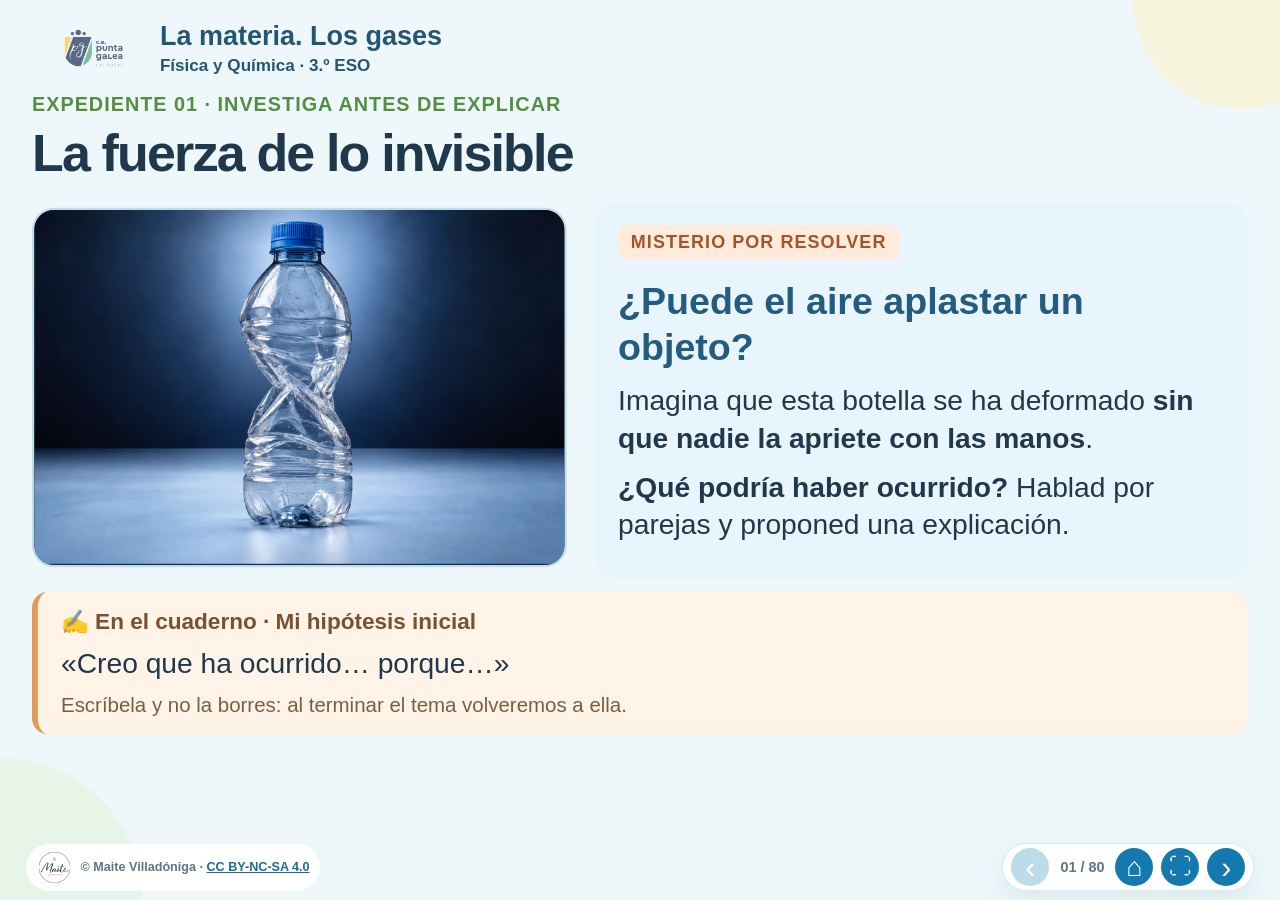
==== Tema1/index.html @ fc7514d9 "Añadir Tema 1: la materia y los gases, presentación interactiva" ====
<!doctype html><html lang="es"><head><meta charset="utf-8"><meta name="viewport" content="width=device-width,initial-scale=1"><meta name="theme-color" content="#edf7fa"><title>La materia. Los gases · FyQ 3.º ESO · Punta Galea</title><link rel="icon" href="assets/favicon-fisica_quimica.png"><link rel="stylesheet" href="style.css?v=22"></head><body><div id="app" class="opening"><header class="mast"><img src="assets/logo-colegio.png" alt="Colegio Punta Galea" class="school"><span class="course"><strong>La materia. Los gases</strong><small>Física y Química · 3.º ESO</small></span></header><main id="stage" aria-live="polite"></main><footer class="foot"><div class="credit"><img src="assets/logo-maite-fisica_quimica.png" alt="Logo de Maite, Física y Química"><span>© Maite Villadóniga · <a href="https://creativecommons.org/licenses/by-nc-sa/4.0/deed.es" target="_blank" rel="noopener">CC BY-NC-SA 4.0</a></span></div><nav class="controls" aria-label="Navegación de diapositivas"><button id="prev" title="Anterior" aria-label="Anterior">‹</button><span id="counter">01 / 01</span><button id="home" title="Volver al índice" aria-label="Volver al índice">⌂</button><button id="fullscreen" title="Pantalla completa" aria-label="Pantalla completa">⛶</button><button id="next" title="Siguiente" aria-label="Siguiente">›</button></nav></footer></div><script src="app.js?v=22"></script></body></html>
---- Tema1/style.css ----
:root{--bg:#eef8fb;--ink:#20384b;--muted:#617386;--blue:#1775aa;--orange:#e27d3e;--light:#fff;--border:#d5e5eb;--green:#5eaa72;--yellow:#f3c632;--purple:#9b78c4;--red:#e36b62}*{box-sizing:border-box}html,body{margin:0;min-height:100%;font-family:Arial,Helvetica,sans-serif;color:var(--ink);background:radial-gradient(circle at 97% 0,#f7f4de 0 7%,transparent 7.2%),radial-gradient(circle at 0 100%,#e6f5e7 0 9%,transparent 9.2%),var(--bg)}button,select,input{font:inherit}button{cursor:pointer}button:focus-visible,input:focus-visible,select:focus-visible{outline:3px solid #f8ac60;outline-offset:3px}#app{min-height:100vh;position:relative;padding:100px max(4vw,24px) 100px}.mast{position:fixed;top:22px;left:4vw;right:4vw;height:58px;display:flex;justify-content:space-between;align-items:center;z-index:10;pointer-events:none}.school{max-width:105px;max-height:57px;object-fit:contain;object-position:left center}.course{padding:8px 15px;background:#fff;border:1px solid #d1e2e7;border-radius:25px;box-shadow:0 2px 9px #28537210;color:#246e99;font-weight:700}.foot{position:fixed;bottom:12px;left:2vw;right:2vw;z-index:20;display:flex;justify-content:space-between;align-items:end;gap:12px;pointer-events:none}.credit,.controls{pointer-events:auto;display:flex;align-items:center;background:#fff;border:1px solid #d9e9ed;border-radius:30px;box-shadow:0 8px 25px #234b5b18;padding:6px 10px}.credit{font-size:.83rem;color:var(--muted);font-weight:700;gap:8px}.credit img{width:37px;height:37px;object-fit:contain}.credit a{color:#1d6b91}.controls{gap:8px}.controls button{width:42px;height:42px;border:0;border-radius:50%;background:#1379af;color:white;font-size:1.7rem;line-height:1;display:grid;place-items:center}.controls button:disabled{background:#bddce9;cursor:default}.controls #fullscreen{font-size:1.25rem}.controls #home{font-size:1.5rem}.controls #counter{font-size:.8rem;font-weight:800;color:var(--muted);white-space:nowrap;padding:0 3px}#stage{max-width:1260px;margin:0 auto;min-height:calc(100vh - 200px)}.slide{min-height:calc(100vh - 205px);animation:appear .24s ease-out}.slide h1{font-size:clamp(2.5rem,5.5vw,4.6rem);letter-spacing:-.045em;line-height:1.04;margin:7px 0 25px}.slide h2{font-size:clamp(2.1rem,4.1vw,3.35rem);line-height:1.1;letter-spacing:-.035em;margin:8px 0 20px}.slide h3{font-size:clamp(1.22rem,2.1vw,1.6rem);margin:0 0 12px}.slide p{font-size:clamp(1.1rem,1.75vw,1.35rem);line-height:1.48;margin:8px 0 18px}.slide .small{font-size:1rem;color:var(--muted)}.kicker{font-size:.84rem;text-transform:uppercase;letter-spacing:.1em;font-weight:850;color:#548f41;margin:0 0 6px}.slide-title{max-width:1180px}.two{display:grid;grid-template-columns:1fr 1fr;gap:22px;align-items:stretch}.three{display:grid;grid-template-columns:repeat(3,1fr);gap:18px}.panel{background:#fff;border:1px solid var(--border);border-radius:16px;padding:clamp(18px,2vw,28px);box-shadow:0 7px 20px #3656660e}.panel.emphasis{border-left:6px solid var(--orange)}.panel.blue{border-left:6px solid var(--blue)}.panel.green{border-left:6px solid var(--green)}.panel.yellow{border-left:6px solid var(--yellow)}.panel.purple{border-left:6px solid var(--purple)}.panel.red{border-left:6px solid var(--red)}.panel p:last-child{margin-bottom:0}.large{font-size:clamp(1.35rem,2.3vw,2rem)!important;line-height:1.42!important}.hero-text{font-size:clamp(1.55rem,3vw,2.5rem)!important;line-height:1.42!important}.center{text-align:center}.space{min-height:95px}.big-space{min-height:180px}.discuss{background:#f8fcfe;border:2px dashed #b8d5e2;border-radius:18px;padding:25px;margin-top:22px}.discuss h3{color:#326e90}.discuss p{font-size:1.1rem}.tag{font-weight:800;font-size:.84rem;letter-spacing:.06em;text-transform:uppercase;color:#a75327;background:#ffebdc;padding:6px 11px;border-radius:8px;display:inline-block;margin-bottom:14px}.formula{font-family:Georgia,'Times New Roman',serif;font-size:clamp(1.7rem,3vw,2.65rem);font-weight:bold;color:#1c5e80;background:#ecf7fb;border-radius:12px;padding:12px 20px;display:inline-block;margin:10px 0}.btn{border:0;border-radius:10px;padding:11px 18px;background:#1879ac;color:#fff;font-weight:750;font-size:1rem}.btn.alt{background:#fff;color:#155d80;border:1px solid #9bc7dc}.btn.orange{background:#d77838}.btn-row{display:flex;gap:10px;flex-wrap:wrap;margin:15px 0}.answer{display:none;background:#f0f9f6;border-left:5px solid #64ab83;border-radius:10px;padding:15px 20px;margin:15px 0}.answer.visible{display:block}.answer p{font-size:1.08rem}.words{display:flex;gap:10px;flex-wrap:wrap}.words button{background:#fff;border:2px solid #aed2e2;border-radius:10px;padding:9px 14px;font-weight:bold;color:#215d7c}.blank{min-width:105px;display:inline-flex;justify-content:center;border-bottom:3px solid #4397bb;margin:0 4px;color:#1778a8;font-weight:bold;cursor:pointer}.blank.filled{border-bottom-color:#69a981}.quiz-row{display:flex;align-items:center;justify-content:space-between;gap:15px;background:#fff;border:1px solid var(--border);border-radius:12px;padding:13px 18px;margin:10px 0;font-size:1.12rem}.quiz-row .btn-row{margin:0}.quiz-row button{padding:8px 11px}.quiz-row .selected{background:#e5f4fa;color:#135a7d;border:2px solid #4c9fc1}.feedback{font-weight:800;color:#a84e3d;min-height:25px}.feedback.ok{color:#20764e}.diagram{background:#fff;border:1px solid var(--border);border-radius:16px;width:100%;min-height:240px;padding:12px;display:grid;place-items:center}.diagram svg{display:block;width:100%;height:auto;max-height:400px}.tiny{font-size:.93rem!important;color:var(--muted)}.step{display:flex;align-items:center;gap:13px;background:white;border:1px solid var(--border);border-radius:12px;padding:14px;margin:10px 0;font-size:1.2rem}.step b{display:grid;place-items:center;border-radius:50%;background:#f9e2cf;color:#ad5b2e;width:36px;height:36px;flex:none}.step p{margin:0;font-size:1.12rem}.note{background:#fff7e9;border-left:5px solid #e5ae4f;padding:13px 18px;border-radius:9px;font-size:1.06rem}.index h1{margin-bottom:8px}.index-intro{display:flex;justify-content:space-between;gap:30px;align-items:end;margin-bottom:20px}.index-intro p{max-width:520px;font-size:1.05rem;font-weight:650;color:var(--muted)}.index-grid{display:grid;grid-template-columns:1fr 1fr;gap:10px}.index-card{border:1px solid var(--border);border-left:6px solid var(--blue);border-radius:12px;background:#fff;padding:20px;min-height:108px;text-align:left;box-shadow:0 8px 16px #1b455c16;display:flex;gap:14px;align-items:center;color:var(--ink);width:100%}.index-card:hover{transform:translateY(-2px);box-shadow:0 12px 20px #1b455c20}.index-card b{font-size:1.13rem;display:block}.index-card small{font-size:.85rem;color:var(--muted);font-weight:650}.index-card .icon{font-size:1.6rem}.inline-logo{height:48px;width:48px;object-fit:contain;vertical-align:middle;margin-left:10px}.print-lesson{margin-top:22px}.split-title{background:#fff;border-left:7px solid var(--orange);padding:18px 24px;border-radius:16px}.split-title h1{margin:0}.progress{height:13px;background:#dce9ef;border-radius:20px;overflow:hidden}.progress i{display:block;height:100%;background:#e27d3e;width:0}.axis-label{fill:#345772;font-size:17px;font-family:Arial}.formula-list{display:flex;flex-wrap:wrap;gap:10px}.number{font-size:4.5rem;font-weight:850;color:#d37c43}.particle-box{min-height:240px}.particles{display:grid;grid-template-columns:repeat(5,1fr);gap:9px;align-content:end;justify-items:center;height:160px}.particles i{width:17px;height:17px;border-radius:50%;background:#e99052;box-shadow:0 2px 5px #d9783760}.particles.liquid{gap:13px}.particles.gas{align-content:space-around}.particles.gas i:nth-child(odd){transform:translate(12px,-9px)}canvas{width:100%;height:auto;border-radius:13px;background:#e7f5fb}.mini-input{width:95px;border:2px solid #91bcd0;border-radius:8px;padding:5px 7px}.select{padding:8px;border:2px solid #a8c9d9;border-radius:9px;background:white}.piston-track{width:175px;height:200px;border:5px solid #679cb9;border-top:0;border-radius:0 0 14px 14px;position:relative;margin:auto;background:#eef9ff}.piston-head{position:absolute;height:12px;background:#e27d3e;left:-3px;right:-3px;top:38%;transition:top .2s}.piston-head:before{content:'';position:absolute;height:60px;width:8px;background:#e27d3e;bottom:100%;left:50%;transform:translateX(-50%)}.piston-dots{position:absolute;bottom:12px;left:12px;right:12px;height:55px;background:radial-gradient(circle,#e98542 0 5px,transparent 6px) 0 0/35px 30px}.piston-control{width:100%;accent-color:#e27d3e}input[type=range]{accent-color:#e27d3e}.diagram-select{display:flex;gap:20px;flex-wrap:wrap;justify-content:center}.diagram-select button{background:white;border:2px solid #bdd6e4;border-radius:10px;padding:12px 20px;color:#1b607f;font-size:1.2rem;font-weight:750}.diagram-select button.selected{background:#207baa;color:white}.screen-bottom{margin-top:24px}.lesson-ref{font-size:1.1rem;color:#476c82;background:#e4f2f8;border-radius:10px;padding:11px 15px;display:inline-block}.label-grid{display:grid;grid-template-columns:repeat(3,1fr);gap:15px}.label-grid div{background:#fff;border:1px solid var(--border);border-radius:14px;padding:20px;text-align:center}.label-grid b{display:block;font-size:1.4rem}.label-grid span{font-size:1rem;color:var(--muted)}@keyframes appear{from{opacity:.3;transform:translateY(5px)}to{opacity:1;transform:none}}@media(max-width:800px){#app{padding:105px 4vw 115px}.two,.three,.index-grid{grid-template-columns:1fr}.index-intro{display:block}.slide{min-height:auto}.credit span{display:none}.quiz-row{display:block}.quiz-row .btn-row{margin-top:9px}}@media(max-width:520px){#app{padding-top:100px}.mast{top:14px}.school{max-width:70px}.course{font-size:.74rem;padding:6px}.slide h1{font-size:2.4rem}.slide h2{font-size:2rem}.foot{bottom:7px}.controls{gap:3px;padding:5px}.controls button{width:35px;height:35px}.credit{padding:3px}.credit img{width:34px;height:34px}.panel{padding:17px}.index-card{min-height:88px;padding:13px}.label-grid{grid-template-columns:1fr}}@media(prefers-reduced-motion:reduce){*,*:before,*:after{animation-duration:.001ms!important;scroll-behavior:auto!important}}
/* Una diapositiva completa dentro de la ventana de proyección. */
html,body{height:100%;overflow:hidden}#app{height:100dvh;min-height:0;padding-top:91px;padding-bottom:75px;overflow:hidden}#stage{height:calc(100dvh - 166px);min-height:0;overflow:hidden}.slide{min-height:0;height:auto}.slide.fit-tight .big-space{min-height:30px}.slide.fit-tight .space{min-height:20px}.slide.fit-tight .panel{padding:16px}.slide.fit-tight .discuss{margin-top:12px;padding:15px}.slide.fit-tight h1{margin-bottom:13px}.slide.fit-tight h2{margin-bottom:12px}.slide.fit-tight p{margin-bottom:10px}.slide.fit-tight .index-card{min-height:80px;padding:14px}.slide.fit-tight .index-intro{margin-bottom:10px}.slide.fit-tight .quiz-row{margin:5px 0;padding:9px 12px}@media(max-width:800px){#app{padding-top:85px;padding-bottom:65px}#stage{height:calc(100dvh - 150px)}}

.states-mindmap{max-width:1200px;margin:auto}.mindmap-center{width:max-content;max-width:95%;margin:0 auto;padding:9px 24px;border-radius:30px;background:#e8f4fa;border:2px solid #8db8ce;font-weight:850;color:#246482;font-size:1.05rem;text-align:center}.mindmap-art{display:block;width:100%;height:175px;object-fit:contain;margin:2px auto 0}.mindmap-links{display:block;width:100%;height:30px}.mindmap-branches{display:grid;grid-template-columns:repeat(3,1fr);gap:18px}.mindmap-node{border:2px solid #bfdce9;border-top:5px solid #438fb7;background:white;border-radius:15px;padding:15px 17px;box-shadow:0 6px 16px #355a7010}.mindmap-node h3{font-size:1.15rem;letter-spacing:.045em;color:#266286;text-align:center;margin:0 0 10px}.mindmap-node ul{margin:0;padding-left:20px}.mindmap-node li{font-size:1.02rem;line-height:1.35;margin:7px 0}.liquid-node{border-top-color:#579dba}.gas-node{border-top-color:#de9047}.gas-node h3{color:#aa652b}.slide.fit-tight .mindmap-art{height:140px}.slide.fit-tight .mindmap-node{padding:10px 13px}.slide.fit-tight .mindmap-node li{margin:5px 0}@media(max-width:800px){.mindmap-branches{gap:8px}.mindmap-node{padding:10px}.mindmap-node li{font-size:.94rem}.mindmap-art{height:130px}}
.state-photo-figure{margin:0 auto;width:100%;max-width:510px}.state-photo{width:100%;aspect-ratio:3/2;background-size:200% 200%;border-radius:18px;border:2px solid #c5dde9;box-shadow:0 8px 24px #274d641c}.state-photo-figure figcaption{font-size:1.05rem;margin-top:12px;font-weight:700;color:#2d5e79;line-height:1.35}.state-photo-figure figcaption span{display:block;font-size:.78rem;color:#657d8f;font-weight:400;margin-top:4px}.state-properties{padding-left:25px;margin:5px 0}.state-properties li{font-size:clamp(1.15rem,1.8vw,1.5rem);line-height:1.38;margin:15px 0}.four-states{display:grid;grid-template-columns:repeat(4,1fr);gap:16px;margin-top:25px}.four-states>div{padding:18px;background:white;border:1px solid #cfe4ee;border-radius:16px;text-align:center;font-size:2.5rem}.four-states b{display:block;font-size:1.35rem;margin:8px 0}.four-states span{display:block;font-size:1rem;color:#597186}.slide.fit-tight .state-properties li{margin:10px 0}.slide.fit-tight .state-photo-figure{max-width:450px}@media(max-width:800px){.four-states{grid-template-columns:repeat(2,1fr)}.state-photo-figure{max-width:350px}.state-properties li{font-size:1.1rem;margin:9px 0}}
.matter-image{margin:0}.matter-image img{display:block;width:100%;max-height:330px;object-fit:contain;border-radius:18px}.matter-image figcaption{font-size:1rem;margin-top:9px;color:#486c82}.tree-figure{background:#fff;border-radius:18px;border:1px solid #d3e4ed;padding:10px}.tree-svg{display:block;width:100%;max-height:430px}.situations{display:grid;gap:10px}.situation-row{display:grid;grid-template-columns:48px 1fr auto;align-items:center;gap:12px;padding:12px 16px;background:white;border:1px solid #c9e1ec;border-radius:13px}.situation-row p{margin:0;font-size:1.13rem}.situation-icon{font-size:2rem}.situation-revealed{background:#e5f5ec!important;color:#287147!important}.conversion-examples{margin-top:15px}.conversion-number{font-size:1.5rem!important;font-weight:800;color:#246485}.pressure-equivalences{display:flex;flex-direction:column;gap:10px;font-size:clamp(1.1rem,1.9vw,1.5rem)}.conversion-label{display:block;margin-top:16px;margin-bottom:7px}.conversion-input{width:150px;max-width:100%;padding:10px;border:2px solid #90bad0;border-radius:10px}.conversion-work{min-height:100px}.conversion-equation{font-size:1.7rem!important;font-weight:750;color:#256889}.conversion-practice{margin-top:15px}.conversion-practice[hidden]{display:none}.conversion-practice label{display:block;margin-bottom:9px}.factor-expression{display:flex;gap:12px;align-items:center;flex-wrap:wrap;font-size:1.35rem;font-weight:700;color:#266380}.fraction{display:inline-flex;flex-direction:column;text-align:center;line-height:1.4}.fraction>span:first-child{border-bottom:2px solid #2a6d8e;padding:3px 9px}.fraction>span:last-child{padding:3px 9px}.factor-expression s{text-decoration-color:#dc7652;text-decoration-thickness:2px}.slide.fit-tight .situation-row{padding:8px 12px}.slide.fit-tight .conversion-label{margin-top:10px}@media(max-width:800px){.situation-row{grid-template-columns:35px 1fr}.situation-row button{grid-column:2}.tree-svg{max-height:none}.factor-expression{font-size:1.1rem}}

/* Árbol de propiedades: texto exacto e ilustraciones tridimensionales. */
.property-tree{--branch:#72a8c1;width:100%;max-width:1200px;margin:auto}.property-root{width:max-content;max-width:90%;margin:auto;padding:10px 30px;border:2px solid #78abc3;background:#e4f3fa;border-radius:18px;color:#215a79;font-size:1.2rem;font-weight:800;text-align:center}.property-branches{height:29px;position:relative;display:grid;grid-template-columns:repeat(3,1fr)}.property-branches:before{content:"";position:absolute;left:16.666%;right:16.666%;top:14px;height:2px;background:var(--branch)}.property-branches:after{content:"";position:absolute;left:50%;top:0;height:16px;width:2px;background:var(--branch)}.property-branches i{position:relative}.property-branches i:after{content:"";position:absolute;left:50%;top:14px;height:15px;width:2px;background:var(--branch)}.property-leaves{display:grid;grid-template-columns:repeat(3,minmax(0,1fr));gap:14px}.property-leaf{border:1px solid #c8e0ec;border-top:4px solid #73b4d1;border-radius:17px;overflow:hidden;background:#f6fbfe;box-shadow:0 5px 12px #2c61700d}.property-leaf:nth-child(3){border-top-color:#e8a268}.property-leaf h3{margin:0;padding:12px 10px 8px;text-align:center;font-size:1.2rem;color:#245b78;line-height:1.2}.property-description{padding:0 15px;min-height:132px}.property-description p{font-size:1.08rem;line-height:1.3;margin:7px 0}.property-art{width:180px;max-width:100%;height:180px;margin:0 auto;background-image:url('assets/propiedades-3d.webp');background-size:300% 100%;background-repeat:no-repeat;background-position:left center}.art-volume{background-position:center center}.art-compression{background-position:right center}.property-leaf .property-caption{margin:0;padding:8px 10px 10px;text-align:center;font-size:.87rem;line-height:1.25;color:#416b82;font-weight:700}.slide.fit-tight .property-description{min-height:121px}.slide.fit-tight .property-art{width:155px;height:155px}@media(max-width:800px){.property-leaves{gap:7px}.property-leaf h3{font-size:1rem}.property-description{padding:0 8px;min-height:155px}.property-description p{font-size:.94rem}.property-art{width:115px;height:115px}.property-root{font-size:1rem}}
.conditions-definition{padding:16px 22px;border-left:5px solid #e99c65;border-radius:16px;background:#fff6ed}.conditions-definition p{font-size:clamp(1.3rem,2vw,1.8rem);margin:0 0 8px;line-height:1.35}.conditions-art{position:relative;max-width:900px;margin:12px auto}.conditions-art img{width:100%;height:210px;object-fit:contain;display:block;border-radius:20px}.conditions-labels{display:flex;justify-content:space-around;gap:20px;font-size:1.1rem;font-weight:800;color:#2d6886;margin-top:5px}.properties-infographic{max-width:1250px;margin:auto}.infographic-band{display:flex;align-items:center;justify-content:space-between;padding:13px 20px;background:#225b7b;color:white;border-radius:16px 16px 0 0;font-size:1.2rem;font-weight:750}.infographic-band small{font-size:.86rem;font-weight:400;color:#e1f4ff}.infographic-columns{display:grid;grid-template-columns:repeat(3,minmax(0,1fr));gap:12px;padding:12px;background:#eaf6fc;border-radius:0 0 18px 18px}.infographic-card{border-radius:15px;background:white;overflow:hidden;border:1px solid #c4ddea;display:flex;flex-direction:column}.infographic-heading{display:flex;align-items:center;gap:12px;padding:13px 14px;background:#dceff9;min-height:73px}.infographic-card:nth-child(2) .infographic-heading{background:#edf0fc}.infographic-card:nth-child(3) .infographic-heading{background:#ffead8}.infographic-heading>b{font-size:1.9rem;color:#417e9e;font-weight:800}.infographic-heading h3{font-size:1.25rem;line-height:1.15;margin:0;color:#214b65}.infographic-card .property-art{width:165px;height:165px}.infographic-text{padding:0 15px;flex:1}.infographic-text p{font-size:1.05rem;line-height:1.3;margin:8px 0}.infographic-example{margin:9px 12px 12px;padding:9px;background:#f0f8fc;border-radius:10px;color:#2c607e;font-size:.94rem;line-height:1.3;font-weight:600}.temperature-formulas{display:grid;grid-template-columns:1fr 1fr;gap:36px;margin:18px 0 4px}.temperature-formulas>div{background:white;border:1px solid #d5e5ee;border-radius:15px;padding:14px 20px}.temperature-formulas h3{font-size:1.13rem;color:#32637b;margin:0 0 12px}.temperature-formulas .formula{display:block;font-size:clamp(1.3rem,2vw,1.8rem);margin:0;text-align:center}.pressure-factor-examples{margin:14px 0}.pressure-factor-examples .panel{padding:14px}.pressure-factor-examples .factor-expression{font-size:1.08rem;gap:8px;justify-content:center;flex-wrap:nowrap}.pressure-factor-examples .conversion-number{text-align:center;font-size:1.3rem!important;margin:15px 0 0}.tcm-infographic{margin:0;text-align:center}.tcm-infographic img{display:block;margin:auto;max-width:100%;width:auto;max-height:calc(100dvh - 255px);object-fit:contain}.property-games{max-width:1120px;margin:auto;background:white;border:1px solid #cbe0ec;border-radius:20px;padding:18px 22px}.game-toolbar{display:flex;justify-content:space-between;color:#2e6c8c;font-weight:750;border-bottom:1px solid #dcebf3;padding:0 0 11px;font-size:1rem}.game-title{font-size:1.45rem;color:#285f7d;margin:15px 0}.game-layout{display:grid;grid-template-columns:32% 1fr;gap:24px;align-items:center;min-height:270px}.game-visual{background:#f2f9fd;border-radius:18px;padding:10px;display:grid;place-items:center}.game-visual .property-art{height:220px;width:220px;max-width:100%}.game-prompt{font-size:1.2rem!important;line-height:1.35}.game-options{display:grid;gap:9px;margin:15px 0}.game-option{border:2px solid #c2dce9;border-radius:12px;padding:11px 15px;background:#f8fcff;color:#214b63;font-size:1.03rem;text-align:left;cursor:pointer}.game-option.selected{background:#dff0fc;border-color:#327caa;font-weight:750}.game-fill{display:grid;gap:13px;margin:20px 0}.game-fill label{font-size:1.17rem;line-height:1.8}.game-fill input{max-width:190px;width:42%;padding:7px 10px;border:2px solid #98bfd4;border-radius:9px;font-size:1rem;color:#244e69;background:#fbfdff}.game-feedback{font-size:1.02rem!important;line-height:1.35;min-height:28px;margin:12px 0 0!important}.game-feedback.ok{color:#287047}.game-feedback.review{color:#95531c}.game-nav{display:flex;justify-content:space-between;gap:15px;border-top:1px solid #dcebf3;margin-top:14px;padding-top:12px}.game-syringe svg{width:100%;height:auto;max-height:190px}.game-syringe label{display:block;font-size:1rem}.game-syringe input{width:100%;display:block;margin:10px 0}.game-syringe p{font-size:.9rem;margin:6px 0;text-align:center}.game-example-art{font-size:3.3rem;line-height:1.4}.game-result{text-align:center;padding:15px}.game-result-list{display:grid;grid-template-columns:1fr 1fr;gap:9px;margin:18px 0}.game-result-list button{font-size:.96rem}.slide.fit-tight .infographic-card .property-art{width:145px;height:145px}.slide.fit-tight .infographic-heading{min-height:62px;padding:10px}.slide.fit-tight .property-games{padding:13px 18px}.slide.fit-tight .game-layout{min-height:240px}.slide.fit-tight .game-title{margin:12px 0}.slide.fit-tight .game-option{padding:8px 12px}@media(max-width:800px){.temperature-formulas{gap:16px}.infographic-band small{display:none}.infographic-columns{gap:6px;padding:7px}.infographic-heading{padding:7px;gap:6px}.infographic-heading h3{font-size:1rem}.infographic-heading>b{font-size:1.3rem}.infographic-text{padding:0 8px}.infographic-text p{font-size:.92rem}.infographic-example{margin:6px;padding:6px;font-size:.83rem}.infographic-card .property-art{width:120px;height:120px}.game-layout{grid-template-columns:28% 1fr;gap:13px}.game-visual .property-art{width:140px;height:140px}.conditions-art img{height:160px}.pressure-factor-examples{grid-template-columns:repeat(3,1fr)}.pressure-factor-examples .factor-expression{flex-wrap:wrap}.pressure-factor-examples h3{font-size:1.1rem}}

.mystery-intro{display:grid;grid-template-columns:38% 1fr;gap:24px;align-items:center}.mystery-intro figure{margin:0}.mystery-intro img{width:100%;height:220px;object-fit:cover;border-radius:19px;border:2px solid #c2ddea}.mystery-intro figcaption{font-size:.77rem;text-align:center;color:#607a8d;margin-top:5px}.mystery-question{background:#e9f5fc;border-radius:18px;padding:20px}.mystery-question h3{font-size:1.8rem;line-height:1.2;margin:10px 0;color:#235c7e}.mystery-question p{font-size:1.15rem;line-height:1.35;margin:9px 0}.mystery-clues{padding:12px 16px;margin:12px 0;background:white;border:1px solid #cddfea;border-radius:14px}.mystery-clues .btn{font-size:.98rem;padding:9px 14px}.mystery-clues p{font-size:1rem;margin:10px 0 0;min-height:30px}.mystery-clues .selected{background:#d9eefb;border-color:#397ba2}.mystery-return{display:grid;grid-template-columns:27% 1fr;gap:22px;align-items:center}.mystery-return>img{width:100%;height:170px;object-fit:cover;border-radius:16px}.mystery-return h3{font-size:1.4rem;margin:0 0 10px;color:#285b79}.mystery-return p{font-size:1.08rem;line-height:1.35}.slide.fit-tight .mystery-intro img{height:190px}.slide.fit-tight .mystery-question{padding:15px}.slide.fit-tight .mystery-question h3{font-size:1.6rem}.slide.fit-tight .mystery-clues{margin:9px 0;padding:9px 13px}@media(max-width:800px){.mystery-intro{grid-template-columns:35% 1fr;gap:14px}.mystery-question h3{font-size:1.4rem}.mystery-question p{font-size:1rem}.mystery-intro img{height:180px}.hypothesis-actions{flex-wrap:wrap;gap:7px}}

/* Proyección: botella completa y tarea en el cuaderno. */
.mystery-intro{grid-template-columns:44% 1fr;gap:24px}.mystery-intro img{height:310px;object-fit:contain;background:#142b43}.mystery-return{grid-template-columns:32% 1fr}.mystery-return>img{height:250px;object-fit:contain;background:#142b43}.notebook-hypothesis{margin:12px 0 0;padding:14px 20px;border-left:5px solid #e59956;background:#fff4e7;border-radius:14px}.notebook-hypothesis>strong{display:block;font-size:1.08rem;color:#79512e}.notebook-hypothesis p{font-size:1.2rem;margin:9px 0;line-height:1.3}.notebook-hypothesis span{font-size:.98rem;color:#795e44}.return-notebook{padding:12px 16px;background:#eaf5fb;border-radius:12px}.slide.fit-tight .mystery-intro img{height:275px;object-fit:contain}.slide.fit-tight .mystery-return>img{height:220px;object-fit:contain}@media(max-width:800px){.mystery-intro{grid-template-columns:40% 1fr;gap:14px}.mystery-intro img{height:240px;object-fit:contain}.slide.fit-tight .mystery-intro img{height:220px}.mystery-return>img{height:220px}}

.condition-comparisons{display:grid;grid-template-columns:1fr 1fr;gap:18px;margin:14px 0}.condition-card{border:1px solid #c8e1ee;border-radius:18px;background:#fff;overflow:hidden}.condition-card>h3{margin:0;padding:12px 16px;background:#e0f1fa;font-size:1.25rem;color:#285d7b}.pressure-card>h3{background:#ffeddb}.landscape-comparison{margin:0;background:#f0f7fb;height:190px;display:grid;place-items:center}.landscape-comparison img{width:100%;height:100%;max-height:190px;object-fit:contain;display:block}.syringe-comparison{display:grid;grid-template-columns:1fr 1fr;gap:2px;height:190px;align-items:center;padding:0 7px;background:#f3f8fb}.syringe-comparison svg{width:100%;height:auto;display:block}.condition-pair-labels{display:grid;grid-template-columns:1fr 1fr;gap:8px;padding:12px 8px;text-align:center}.condition-pair-labels strong{display:block;font-size:1.05rem;color:#285d7b}.condition-pair-labels span{display:block;margin-top:5px;font-size:1rem;color:#4a667b}.condition-card .condition-explanation{margin:0;padding:9px 13px 12px;border-top:1px solid #dfebf2;text-align:center;font-size:1rem;line-height:1.3;color:#35586f}.conditions-prompt{padding:12px 16px;border-radius:12px;background:#eaf5fb;font-size:1.12rem;line-height:1.35}.pressure-model-note{font-size:.85rem!important;margin-top:9px!important}.slide.fit-tight .condition-comparisons{margin:10px 0}.slide.fit-tight .landscape-comparison,.slide.fit-tight .syringe-comparison{height:170px}.slide.fit-tight .landscape-comparison img{max-height:170px}@media(max-width:800px){.condition-comparisons{gap:10px}.condition-card>h3{font-size:1.05rem;padding:10px}.landscape-comparison,.syringe-comparison{height:140px}.landscape-comparison img{max-height:140px}.condition-pair-labels strong{font-size:.94rem}.condition-pair-labels span,.condition-card .condition-explanation{font-size:.9rem}.slide.fit-tight .landscape-comparison,.slide.fit-tight .syringe-comparison{height:130px}}

/* Presentación en clase: el contenido ocupa la pantalla; marcas solo al abrir. */
html{font-size:18px}#app{padding:18px max(2.5vw,18px) 64px}#stage{height:calc(100dvh - 82px);max-width:none}.mast[hidden],.credit img[hidden]{display:none!important}.opening{padding-top:94px!important}.opening #stage{height:calc(100dvh - 158px)}.mast{justify-content:flex-start;gap:24px;top:18px;height:60px}.course{background:none;border:0;box-shadow:none;border-radius:0;padding:0;color:#245674}.course strong{font-size:1.5rem;display:block}.course small{font-size:.95rem;display:block;margin-top:4px}.inline-logo{display:none}.foot{bottom:9px;align-items:center}.credit{font-size:.7rem;background:transparent;border:0;box-shadow:none;padding:3px;gap:8px}.opening .credit{background:white;padding:5px 10px}.controls{padding:4px 8px}.controls button{width:38px;height:38px}.slide-title{max-width:none}.slide h2{font-size:clamp(2rem,3.5vw,3rem);margin:6px 0 18px}.kicker{font-size:.95rem;letter-spacing:.05em}.chapter-start .kicker{color:#146c98;font-size:1.1rem}.slide p{font-size:clamp(1.2rem,1.9vw,1.55rem);line-height:1.35}.slide .small{font-size:1.08rem}.slide .tiny{font-size:1rem!important}.slide .answer p,.slide .step p,.slide .discuss p{font-size:1.2rem}.slide .note,.slide .quiz-row{font-size:1.2rem}.tag{font-size:.86rem;margin-bottom:7px}.index-card b{font-size:1.22rem}.index-card small{font-size:1rem}.index-card{padding:16px;min-height:94px}.index h1{font-size:clamp(2.8rem,4vw,4rem)}.index-intro p{font-size:1.15rem}.game-option{font-size:1.2rem}.game-prompt{font-size:1.4rem!important}.game-fill label{font-size:1.3rem}.game-fill input{font-size:1.15rem}.game-feedback{font-size:1.15rem!important}.game-title{font-size:1.65rem}.state-properties li{font-size:1.3rem!important}.tcm-infographic img{max-height:calc(100dvh - 200px)}
/* Una comparación con dos recorridos paralelos y rótulos de lectura inmediata. */
.conditions-definition{padding:12px 18px;display:flex;align-items:center;justify-content:space-between;gap:16px}.conditions-definition p{font-size:1.45rem;margin:0;line-height:1.25}.conditions-definition .tag{margin:0;white-space:nowrap;font-size:.75rem}.condition-comparisons{gap:22px;margin:14px 0}.condition-card{border:2px solid #d2e5ee;border-radius:19px}.condition-card>h3{font-size:1.4rem;padding:12px 16px;display:flex;align-items:center;gap:13px}.condition-number{font-size:1rem;padding:7px 8px;background:#fff;border-radius:9px;color:#417a9a}.pressure-card .condition-number{color:#a36435}.comparison-context{text-align:center;padding:9px 10px;font-size:1.05rem;color:#4b687b;background:#fbfdfe}.landscape-comparison,.slide.fit-tight .landscape-comparison{height:205px;background:#fff}.landscape-comparison img,.slide.fit-tight .landscape-comparison img{max-height:205px;object-fit:cover}.butane-comparison{height:205px;display:grid;place-items:center;background:#fffaf2;padding:0 6px}.butane-comparison svg{width:100%;height:100%;display:block}.condition-pair-labels{padding:10px;gap:12px}.condition-pair-labels>div{background:#eaf5fb;border-radius:11px;padding:8px}.pressure-card .condition-pair-labels>div{background:#fff2e3}.condition-pair-labels strong{font-size:1.12rem}.condition-pair-labels span{font-size:1.06rem;line-height:1.2}.condition-card .condition-explanation{font-size:1.1rem;padding:10px 14px;line-height:1.25}.conditions-prompt{font-size:1.25rem;text-align:center;padding:11px 14px;margin:0}
/* Sketchnote: dibujos generados; conceptos y ramas exactos en HTML y CSS. */
.sketch-summary{max-width:1500px;margin:auto}.sketch-root{text-align:center;width:max-content;max-width:100%;margin:auto;border:2px solid #295f7d;border-radius:50% 45% 48% 44% / 24% 22% 26% 28%;padding:12px 28px;background:#fff;font-size:1.3rem;font-weight:750}.sketch-branches{height:30px;position:relative;display:grid;grid-template-columns:repeat(3,1fr)}.sketch-branches:before{content:'';position:absolute;top:13px;left:16.66%;right:16.66%;border-top:2px solid #6894a8}.sketch-branches:after{content:'';position:absolute;top:0;height:14px;left:50%;border-left:2px solid #6894a8}.sketch-branches i:after{content:'';display:block;position:relative;top:13px;left:50%;height:17px;border-left:2px solid #6894a8}.sketch-columns{display:grid;grid-template-columns:repeat(3,minmax(0,1fr));gap:18px}.sketch-card{background:white;border:2px solid #b7d7e5;border-radius:19px 23px 17px 21px;overflow:hidden;display:flex;flex-direction:column}.sketch-card:nth-child(2){border-color:#c4c3df}.sketch-card:nth-child(3){border-color:#e5c49b}.sketch-card h3{padding:12px 13px;min-height:80px;display:flex;gap:13px;align-items:center;background:#eaf6fc;margin:0;font-size:1.35rem;line-height:1.1}.sketch-card:nth-child(2) h3{background:#f2f0fa}.sketch-card:nth-child(3) h3{background:#fff1de}.sketch-card h3 b{font-size:1.1rem;border:2px solid currentColor;transform:rotate(-5deg);padding:7px;border-radius:50%;color:#4c8099}.sketch-art{background-image:url('assets/caracteristicas-sketch.webp');background-size:300% 100%;background-repeat:no-repeat;background-position:left center;width:100%;height:165px}.sketch-volume{background-position:center center}.sketch-compression{background-position:right center}.sketch-copy{padding:0 17px;flex:1}.sketch-copy p{font-size:1.24rem;line-height:1.3;margin:9px 0}.sketch-example{margin:10px 13px 13px;padding:10px;background:#f1f7fb;border-radius:10px;font-size:1.05rem;line-height:1.25;color:#3d637a}.sketch-card:nth-child(3) .sketch-example{background:#fff6e9}.slide.fit-tight .sketch-art{height:140px}.slide.fit-tight .sketch-card h3{min-height:74px}.slide.fit-tight .sketch-copy p{margin:7px 0}.slide.fit-tight .sketch-example{margin-top:7px}
@media(max-width:800px){html{font-size:16px}#app{padding-left:16px;padding-right:16px}.conditions-definition{display:block}.conditions-definition .tag{margin-top:7px}.condition-comparisons{gap:10px}.condition-card>h3{font-size:1.2rem;padding:9px}.comparison-context{font-size:.95rem}.landscape-comparison,.slide.fit-tight .landscape-comparison,.butane-comparison{height:170px}.landscape-comparison img,.slide.fit-tight .landscape-comparison img{max-height:170px}.sketch-columns{gap:9px}.sketch-card h3{font-size:1.1rem;gap:7px;padding:10px}.sketch-copy{padding:0 11px}.sketch-copy p{font-size:1.1rem}.sketch-art{height:130px}.sketch-example{font-size:.95rem;padding:8px;margin:7px}.credit{font-size:.65rem}}
.sketch-air{height:165px;display:flex;align-items:center;gap:2px;padding:0 5px}.sketch-air>div{width:50%}.sketch-air svg{width:100%;height:auto;display:block}.slide.fit-tight .sketch-air{height:140px}
.sketch-art{width:190px;max-width:100%;height:190px;margin:0 auto;background-size:300% 100%}.sketch-air{height:190px}.slide.fit-tight .sketch-art{width:165px;height:165px}.slide.fit-tight .sketch-air{height:165px}@media(max-width:800px){.sketch-art{width:150px;height:150px}.sketch-air{height:150px}}
/* Diapositiva 6: una lámina A4 horizontal completa, sin cabecera duplicada. */
.sketchnote-slide{height:100%;display:grid;place-items:center;animation:none}.notebook-sketchnote{margin:0;width:100%;height:100%;display:grid;place-items:center}.notebook-sketchnote img{display:block;width:100%;height:100%;object-fit:contain}
@media print{@page{size:A4 landscape;margin:0}html,body{background:white;height:210mm;overflow:visible}#app{padding:0!important;height:210mm}.mast,.foot{display:none!important}#stage{width:297mm;height:210mm!important;max-width:none}.sketchnote-slide{height:210mm}.notebook-sketchnote{height:210mm;width:297mm}}
/* Alturas explícitas en el contenedor intermedio: evita recortes de la lámina. */
.sketchnote-slide{min-width:0;min-height:0;overflow:hidden;grid-template-rows:minmax(0,1fr)}.sketchnote-slide>.tree-figure{height:100%;width:100%;min-width:0;min-height:0;overflow:hidden}.notebook-sketchnote{min-height:0;min-width:0;display:flex;align-items:center;justify-content:center;overflow:hidden}.notebook-sketchnote img{flex:none;max-width:100%;max-height:100%;object-fit:contain}@media print{.sketchnote-slide{height:210mm!important}.notebook-sketchnote img{width:297mm!important;height:auto!important;max-height:210mm}}

/* Full-screen poster and worked textbook exercises. */
.sketchnote-slide>.tcm-infographic{width:100%;height:100%;min-height:0;display:flex;align-items:center;justify-content:center;overflow:hidden}.sketchnote-slide .tcm-infographic img{margin:0;max-width:100%;max-height:100%;object-fit:contain;flex:none}
.exercise-intro{margin:0 0 14px!important}.temperature-rule,.pressure-rule{font-size:1.5rem;font-weight:750;color:#246485;background:white;border:1px solid #c5dce9;border-radius:12px;padding:12px 18px;margin-bottom:18px;text-align:center}.book-correction-grid{display:grid;grid-template-columns:repeat(3,minmax(0,1fr));gap:14px}.book-correction-grid .panel{padding:18px}.book-correction-grid h3{font-size:1.25rem;line-height:1.25;margin:0 0 12px}.book-correction-grid p{margin:0 0 10px}.worked-conversion{font-size:1.45rem;color:#245c7c;line-height:1.5;margin-top:12px}.book-correction-grid .factor-expression{font-size:1.25rem;gap:9px;justify-content:center;flex-wrap:nowrap}.pressure-corrections .worked-conversion{text-align:center}.slide.fit-tight .book-correction-grid .panel{padding:12px}.slide.fit-tight .pressure-rule{font-size:1.3rem;padding:10px;margin-bottom:12px}@media(max-width:800px){.book-correction-grid{grid-template-columns:repeat(2,minmax(0,1fr));gap:9px}.book-correction-grid .panel{padding:12px}.book-correction-grid .factor-expression{font-size:1.1rem;flex-wrap:wrap}.pressure-rule{font-size:1.15rem}.worked-conversion{font-size:1.3rem}}

/* Projection-first graph workshop. Exact charts drawn in SVG. */
.liquid-model canvas{display:block;width:100%;max-height:43vh;object-fit:contain}.liquid-model label{font-size:1.2rem}.direct-phase{margin-top:1rem;padding:1rem;border-top:2px dashed #83b9d0}.direct-phase .answer{margin:.5rem 0}
.chalk-lesson{background:#122e41;color:#f0f8fc;border:5px solid #365264;border-radius:18px;padding:22px;display:grid;grid-template-columns:1.18fr 1fr;gap:24px;box-shadow:0 7px 0 #a7bec6}.chalk-chart{min-width:0;align-self:center}.lesson-chart{display:block;width:100%;max-height:47vh}.chalk-notes h3,.chalk-chart h3{color:#ffd086;margin:0 0 .6rem;font-size:clamp(1.4rem,2.1vw,2rem)}.chalk-notes p{font-size:clamp(1.15rem,1.65vw,1.6rem);line-height:1.35;margin:.65rem 0}.chalk-tip{border-left:4px solid #9cdbef;padding:.55rem .8rem;color:#bfeafd!important;font-size:clamp(1rem,1.4vw,1.3rem)!important}.chalk-stage{display:flex;gap:14px;align-items:center;margin:.4rem 0}.chalk-stage b{color:#ffd086;border:2px solid #ffd086;border-radius:50%;padding:6px 12px;font-size:1.6rem}.chalk-stage p{margin:0}.teaching-table{border-collapse:collapse;width:100%;font-size:clamp(.85rem,1.4vw,1.4rem);margin:1rem 0}.teaching-table td,.teaching-table th{border:1px solid #83aec2;text-align:center;padding:.5rem}.worksheet-table{font-size:clamp(1.2rem,1.8vw,1.8rem)}.temperature-ruler{display:flex;align-items:center;justify-content:space-between;border-bottom:5px solid #a8dcf2;gap:12px;margin:2rem 0;padding-bottom:1rem}.temperature-ruler span{text-align:center;font-size:1.5rem}.temperature-ruler b{color:#ffd086;font-size:1.2rem}.worksheet-layout{display:grid;grid-template-columns:1fr 1fr;gap:25px;align-items:center}.worksheet-layout figure{margin:0}.worksheet-layout img{width:100%;max-height:46vh;object-fit:contain}.worksheet-items{font-size:clamp(1.2rem,1.75vw,1.7rem);line-height:1.4}.worksheet-items li{margin:.6rem 0}.worksheet-layout .btn{font-size:1.1rem}
@media(max-width:800px){.chalk-lesson,.worksheet-layout{grid-template-columns:1fr}.lesson-chart{max-height:30vh}.temperature-ruler span{font-size:1rem}.temperature-ruler b{font-size:.9rem}}

.phase-activity{display:flex;flex-direction:column;gap:.6rem}.phase-sequence{display:flex;align-items:center;justify-content:center;gap:clamp(8px,1.2vw,20px);padding:1rem;background:#e9f6fd;border-radius:16px;font-size:clamp(1.3rem,2.2vw,2rem)}.phase-sequence .phase-blank{display:flex;align-items:center;justify-content:center;width:clamp(110px,13vw,190px);min-height:70px;padding:8px;border:3px solid #3588b6;background:#fff;border-radius:8px;font-size:clamp(1rem,1.55vw,1.5rem);text-align:center;cursor:pointer}.phase-blank.filled{background:#d6edf9;color:#174d70}.phase-instruction{margin:.1rem 0;text-align:center;font-size:1.1rem}.phase-activity>h3{margin:.4rem 0}.phase-activity>.answer{padding:0;margin:0;background:transparent;border:0}.phase-reply{display:grid;grid-template-columns:1.15fr 1fr;gap:25px;align-items:center;padding:14px 22px;background:#fff7e9;border-radius:14px}.phase-reply h3{font-size:clamp(1.5rem,2vw,2rem);margin:.2rem 0}.phase-reply p{font-size:clamp(1.05rem,1.6vw,1.45rem);line-height:1.35;margin:.5rem 0}.phase-crystals{margin:0;text-align:center}.phase-crystals img{width:100%;height:clamp(140px,24vh,240px);object-fit:contain;display:block}.phase-crystals figcaption{font-size:1rem;margin-top:6px}.phase-example{text-align:center}.phase-tip{font-weight:bold;color:#1879aa}.phase-oral{display:flex;align-items:center;justify-content:space-around;padding:1rem;font-size:clamp(1.6rem,3vw,3rem)}.specific-temperatures>p{margin:.6rem 0;font-size:clamp(1.15rem,1.6vw,1.6rem)}.specific-examples{display:flex;gap:25px;justify-content:space-around;padding:.7rem;background:#e7f5fb;border-radius:12px;font-size:1.4rem}.specific-temperatures h3{font-size:clamp(1.15rem,1.8vw,1.7rem);margin:.7rem 0}.water-state-table{width:100%;border-collapse:collapse;table-layout:fixed;font-size:clamp(1rem,1.4vw,1.4rem);margin:1rem 0}.water-state-table td,.water-state-table th{border:2px solid #acd0e2;text-align:center;padding:10px 6px}.water-state-table th{background:#e8f5fc}.water-state-table td{height:100px}.water-state-table tr:first-child th:nth-child(3),.water-state-table tr:first-child th:nth-child(5){background:#fff0cf}.graph-reading{list-style:none;padding:0}.graph-reading li{margin:.8rem 0;font-size:clamp(1.3rem,1.8vw,1.8rem)}.graph-reading li:before{content:'— ';color:#1977a6;font-weight:bold}@media(max-width:800px){.phase-sequence{gap:6px;flex-wrap:wrap}.phase-reply{grid-template-columns:1fr 1fr;gap:10px}.water-state-table{font-size:.9rem}.specific-examples{font-size:1rem}}

.phase-intro .intro-sentence{font-size:clamp(.9rem,1.75vw,1.5rem);margin:.5rem 0 1rem;line-height:1.35}.specific-bullets{font-size:clamp(1.1rem,1.6vw,1.6rem);line-height:1.4;margin:.4rem 0;padding-left:1.2em}.specific-bullets li{margin:.75rem 0}.water-state-table td{padding:0}.water-state-cell{display:flex;align-items:center;justify-content:center;flex-direction:column;width:100%;height:110px;background:white;color:#20384b;border:0;font:inherit;cursor:pointer;padding:8px}.water-state-cell[aria-expanded="true"]{background:#f5fbfe}.graph-question p{font-size:clamp(1.05rem,1.4vw,1.4rem);margin:.5rem 0}.graph-question .answer{padding:8px 15px}.graph-question .answer p{margin:.2rem 0}.gas-model canvas{display:block;width:100%;max-height:43vh;object-fit:contain}.gas-model label{font-size:1.2rem}.chalk-reveals{display:flex;flex-direction:column;gap:7px}.chalk-reveals .btn{font-size:clamp(1rem,1.4vw,1.35rem);padding:8px 12px;text-align:left}.chalk-reveals .answer{background:#21465b;color:#f5fbff;margin:0;padding:8px 12px;border-color:#487489}.chalk-reveals .answer p{font-size:clamp(1rem,1.4vw,1.35rem);margin:0}.state-comparison-lesson{background:#122e41;color:#f0f8fc;padding:22px;border-radius:18px}.state-data{font-size:clamp(1.25rem,2vw,1.9rem);text-align:center}.state-data b{color:#ffd086}.state-data p{font-size:1.2rem;margin:.6rem}.state-example-cards{gap:18px;margin:1.3rem 0}.state-example-cards section{border:2px solid #6494ae;border-radius:16px;padding:15px;text-align:center}.state-example-cards h3{font-size:2.3rem;margin:.3rem;color:#ffd086}.state-example-cards p{font-size:clamp(1.05rem,1.7vw,1.5rem);margin:.5rem 0}.state-example-cards .answer{background:#274e63;color:white;padding:6px}.state-boundary{font-size:1.15rem;border-top:1px solid #6595af;padding-top:12px;line-height:1.5}.worksheet-vector{display:block;width:100%;max-height:47vh}.correction-workshop{display:flex;flex-direction:column;gap:12px}.correction-tabs{display:flex;justify-content:center;gap:12px}.correction-tabs [aria-pressed="true"]{background:#1879aa;color:white}.correction-layout{display:grid;grid-template-columns:1fr 1fr;gap:24px;align-items:center}.correction-layout figure{margin:0}.correction-layout img{width:100%;max-height:43vh;object-fit:contain}.correction-list p{font-size:clamp(1.05rem,1.45vw,1.45rem);line-height:1.4;margin:.55rem 0}.correction-list b{color:#1879aa}.correction-tip{font-size:clamp(1rem,1.4vw,1.35rem);padding:10px 15px;background:#fff1d7;border-radius:12px}.correction-nav{display:flex;justify-content:space-between;align-items:center}.correction-nav .btn{font-size:1.1rem}.correction-chart .lesson-chart{color:#20384b}.correction-workshop h3{margin:.4rem 0}.specific-temperatures .small{font-size:1rem}.specific-temperatures .water-state-table{margin:.6rem 0}@media(max-width:800px){.phase-intro .intro-sentence{white-space:normal}.correction-layout{grid-template-columns:1fr}.correction-tabs{gap:6px}.correction-tabs .btn{font-size:.9rem}.water-state-cell{height:115px;font-size:.8rem}}

/* Questions stay visible independently of reveal-button labels. */
.explicit-curve-questions{gap:9px}.curve-question{display:grid;grid-template-columns:minmax(0,1fr) auto;gap:7px 12px;align-items:center;padding:10px;border:1px solid #5c899f;border-radius:10px;background:#1a3c50}.chalk-notes .curve-question-label{display:block!important;color:#f4faff!important;visibility:visible!important;font-size:clamp(1rem,1.45vw,1.35rem);font-weight:bold;line-height:1.3;margin:0}.curve-question .btn.alt{background:#e7f5ff;color:#124a6d;border:1px solid #a8d5e9;font-size:clamp(.8rem,1.05vw,1rem);padding:8px 10px;white-space:nowrap}.curve-question .answer{grid-column:1/-1;margin:0;padding:9px 12px}.curve-question .answer p{font-size:clamp(1rem,1.3vw,1.3rem)}@media(max-width:800px){.curve-question{grid-template-columns:1fr}.curve-question .btn{justify-self:start}}

.problem-method{width:min(1100px,100%);margin:auto;display:grid;gap:10px}.problem-method .step p{font-size:clamp(1.4rem,2.3vw,2.3rem);line-height:1.35}.problem-method .step{padding:12px 18px}
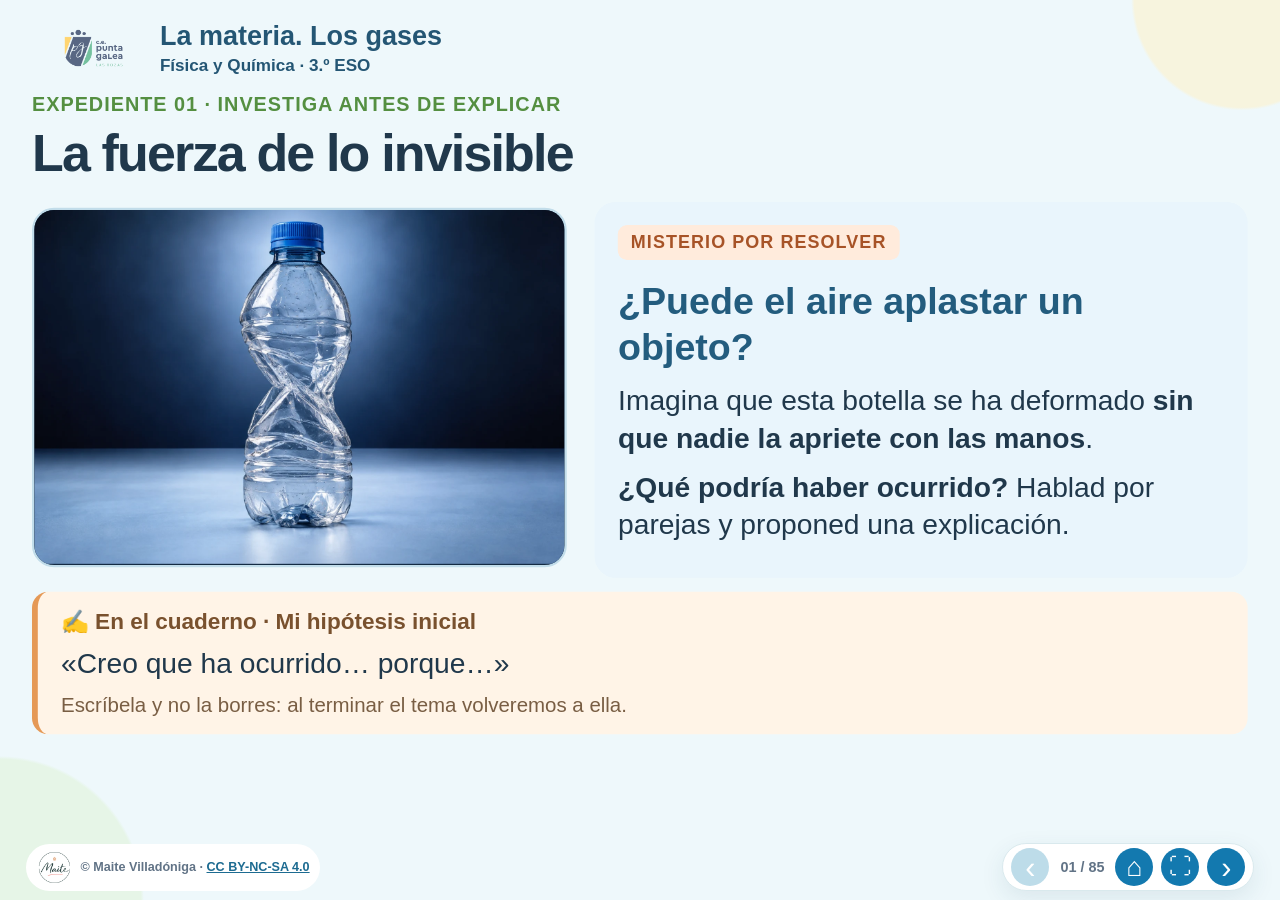
==== commit 6a49f602: "Explicar evaporación, ebullición y puntos de cambio con modelos visuales" ====
--- a/Tema1/index.html
+++ b/Tema1/index.html
@@ -1 +1,2 @@
-<!doctype html><html lang="es"><head><meta charset="utf-8"><meta name="viewport" content="width=device-width,initial-scale=1"><meta name="theme-color" content="#edf7fa"><title>La materia. Los gases · FyQ 3.º ESO · Punta Galea</title><link rel="icon" href="assets/favicon-fisica_quimica.png"><link rel="stylesheet" href="style.css?v=22"></head><body><div id="app" class="opening"><header class="mast"><img src="assets/logo-colegio.png" alt="Colegio Punta Galea" class="school"><span class="course"><strong>La materia. Los gases</strong><small>Física y Química · 3.º ESO</small></span></header><main id="stage" aria-live="polite"></main><footer class="foot"><div class="credit"><img src="assets/logo-maite-fisica_quimica.png" alt="Logo de Maite, Física y Química"><span>© Maite Villadóniga · <a href="https://creativecommons.org/licenses/by-nc-sa/4.0/deed.es" target="_blank" rel="noopener">CC BY-NC-SA 4.0</a></span></div><nav class="controls" aria-label="Navegación de diapositivas"><button id="prev" title="Anterior" aria-label="Anterior">‹</button><span id="counter">01 / 01</span><button id="home" title="Volver al índice" aria-label="Volver al índice">⌂</button><button id="fullscreen" title="Pantalla completa" aria-label="Pantalla completa">⛶</button><button id="next" title="Siguiente" aria-label="Siguiente">›</button></nav></footer></div><script src="app.js?v=22"></script></body></html>
+<!doctype html><html lang="es"><head><meta charset="utf-8"><meta name="viewport" content="width=device-width,initial-scale=1"><meta name="theme-color" content="#edf7fa"><title>La materia. Los gases · FyQ 3.º ESO · Punta Galea</title><link rel="icon" href="assets/favicon-fisica_quimica.png"><link rel="stylesheet" href="style.css?v=23-evaporacion"></head><body><div id="app" class="opening"><header class="mast"><img src="assets/logo-colegio.png" alt="Colegio Punta Galea" class="school"><span class="course"><strong>La materia. Los gases</strong><small>Física y Química · 3.º ESO</small></span></header><main id="stage" aria-live="polite"></main><footer class="foot"><div class="credit"><img src="assets/logo-maite-fisica_quimica.png" alt="Logo de Maite, Física y Química"><span>© Maite Villadóniga · <a href="https://creativecommons.org/licenses/by-nc-sa/4.0/deed.es" target="_blank" rel="noopener">CC BY-NC-SA 4.0</a></span></div><nav class="controls" aria-label="Navegación de diapositivas"><button id="prev" title="Anterior" aria-label="Anterior">‹</button><span id="counter">01 / 01</span><button id="home" title="Volver al índice" aria-label="Volver al índice">⌂</button><button id="fullscreen" title="Pantalla completa" aria-label="Pantalla completa">⛶</button><button id="next" title="Siguiente" aria-label="Siguiente">›</button></nav></footer></div><script src="app.js?v=23-evaporacion"></script></body></html>
+
--- a/Tema1/style.css
+++ b/Tema1/style.css
@@ -49,3 +49,9 @@
 .explicit-curve-questions{gap:9px}.curve-question{display:grid;grid-template-columns:minmax(0,1fr) auto;gap:7px 12px;align-items:center;padding:10px;border:1px solid #5c899f;border-radius:10px;background:#1a3c50}.chalk-notes .curve-question-label{display:block!important;color:#f4faff!important;visibility:visible!important;font-size:clamp(1rem,1.45vw,1.35rem);font-weight:bold;line-height:1.3;margin:0}.curve-question .btn.alt{background:#e7f5ff;color:#124a6d;border:1px solid #a8d5e9;font-size:clamp(.8rem,1.05vw,1rem);padding:8px 10px;white-space:nowrap}.curve-question .answer{grid-column:1/-1;margin:0;padding:9px 12px}.curve-question .answer p{font-size:clamp(1rem,1.3vw,1.3rem)}@media(max-width:800px){.curve-question{grid-template-columns:1fr}.curve-question .btn{justify-self:start}}
 
 .problem-method{width:min(1100px,100%);margin:auto;display:grid;gap:10px}.problem-method .step p{font-size:clamp(1.4rem,2.3vw,2.3rem);line-height:1.35}.problem-method .step{padding:12px 18px}
+
+
+/* Vaporización and characteristic temperatures — projection-first, no external graphics. */
+.eb-unit{font-size:clamp(1.1rem,1.8vw,1.7rem)}.eb-unit p{line-height:1.38;margin:.55em 0}.eb-unit h3{font-size:clamp(1.35rem,2.1vw,2rem);margin:.35em 0}.eb-hook-art{max-width:1000px;margin:0 auto}.eb-street{display:block;width:100%;max-height:35vh}.eb-question{border:2px solid #b7d8e7;border-radius:16px;background:#fff7e8;padding:15px 22px}.eb-question .answer{font-size:clamp(1.1rem,1.5vw,1.5rem);padding:10px 16px;margin:8px 0 0}.eb-question .answer p{margin:0}.eb-compare{display:grid;grid-template-columns:1fr 1fr;gap:22px}.eb-process{background:#f5fbff;border:2px solid #b4d6e9;border-radius:20px;padding:14px 22px}.eb-process header{display:flex;gap:12px;align-items:center}.eb-process header h3{font-size:clamp(1.4rem,2.2vw,2rem)}.eb-number{background:#d8edf8;border-radius:50%;font-weight:bold;padding:8px 16px;color:#1b6e98}.eb-warm{background:#fffbf3;border-color:#efd0a6}.eb-warm .eb-number{background:#ffe3bf;color:#9b5b2c}.eb-pot{width:100%;display:block;max-height:30vh}.eb-scene{--eb-escape-time:3.8s}.eb-liquid-dot{animation:eb-jiggle 1s ease-in-out infinite alternate;transform-box:fill-box;transform-origin:center}.eb-escape{animation:eb-escape var(--eb-escape-time) linear infinite;transform-box:fill-box;transform-origin:center}.eb-bubble{opacity:0}.eb-scene[data-mode="boiling"] .eb-bubble{animation:eb-rise 2.8s ease-in infinite;transform-box:fill-box;transform-origin:center}.eb-resource-row{display:flex;justify-content:center;gap:15px;margin-top:12px;flex-wrap:wrap}.eb-resource-row .btn,.eb-concept .btn{font-size:clamp(.95rem,1.3vw,1.3rem)}.eb-unit .eb-model-note{font-size:clamp(.85rem,1.05vw,1rem);color:#5d7484;text-align:center;margin:.6rem 0 0}.eb-lab{display:grid;grid-template-columns:1fr 1fr;gap:25px;align-items:center;padding:18px;border:2px solid #bbdbe9;border-radius:20px;background:#f7fcff}.eb-lab .eb-pot{max-height:39vh}.eb-temperature{text-align:center}.eb-temperature>span{display:block;color:#196e9b;font-size:clamp(2.3rem,4vw,4rem);font-weight:bold}.eb-temperature small{font-size:clamp(.95rem,1.3vw,1.2rem);display:block}.eb-temp-buttons{display:flex;gap:10px;margin:14px 0}.eb-temp-buttons .btn[aria-pressed="true"]{background:#196e9b;color:white;border-color:#196e9b}.eb-observation{border-left:5px solid #dd9b52;border-radius:10px;background:#fff1d9;padding:12px 18px}.eb-lab-notes .eb-predict{font-size:clamp(1rem,1.3vw,1.25rem);color:#4e6c7e}.eb-lab-notes #eb-pause{font-size:1rem}.eb-paused *{animation-play-state:paused!important}.eb-fusion-layout,.eb-pressure-layout{display:grid;grid-template-columns:1.05fr 1fr;gap:24px;align-items:center}.eb-fusion-art,.eb-mountain{display:block;width:100%;max-height:31vh}.eb-zero>span{font-size:clamp(2rem,3vw,3rem)}.eb-concept{background:white;border:2px solid #c1dce9;border-radius:18px;padding:16px 22px}.eb-concept p{font-size:clamp(1.1rem,1.7vw,1.6rem)}.eb-unit .eb-key{background:#e5f3fc;border-radius:12px;padding:12px 18px;font-weight:bold;color:#1d5a7c;font-size:clamp(1.05rem,1.5vw,1.4rem)}.eb-short{margin-top:14px}.eb-short>p{font-size:clamp(1.1rem,1.5vw,1.4rem);font-weight:bold;margin:.1rem 0 .55rem}
+@keyframes eb-jiggle{from{transform:translate(-1px,1px)}to{transform:translate(2px,-2px)}}@keyframes eb-escape{0%{transform:translateY(0);opacity:0}15%{opacity:1}85%{opacity:1}100%{transform:translateY(-115px);opacity:0}}@keyframes eb-rise{0%{transform:translateY(0) scale(.55);opacity:0}15%{opacity:1}85%{opacity:1}100%{transform:translateY(-95px) scale(1.1);opacity:0}}
+@media(max-width:800px){.eb-process{padding:10px}.eb-compare{gap:10px}.eb-pot{max-height:26vh}.eb-lab,.eb-fusion-layout,.eb-pressure-layout{gap:12px}.eb-concept{padding:10px}.eb-temperature>span{font-size:2rem}.eb-resource-row .btn{font-size:.85rem}.eb-temp-buttons{gap:5px}.eb-temp-buttons .btn{padding:9px}.eb-street{max-height:30vh}}@media(prefers-reduced-motion:reduce){.eb-unit *{animation:none!important}.eb-escape{opacity:1}.eb-scene[data-mode="boiling"] .eb-bubble{opacity:1}}
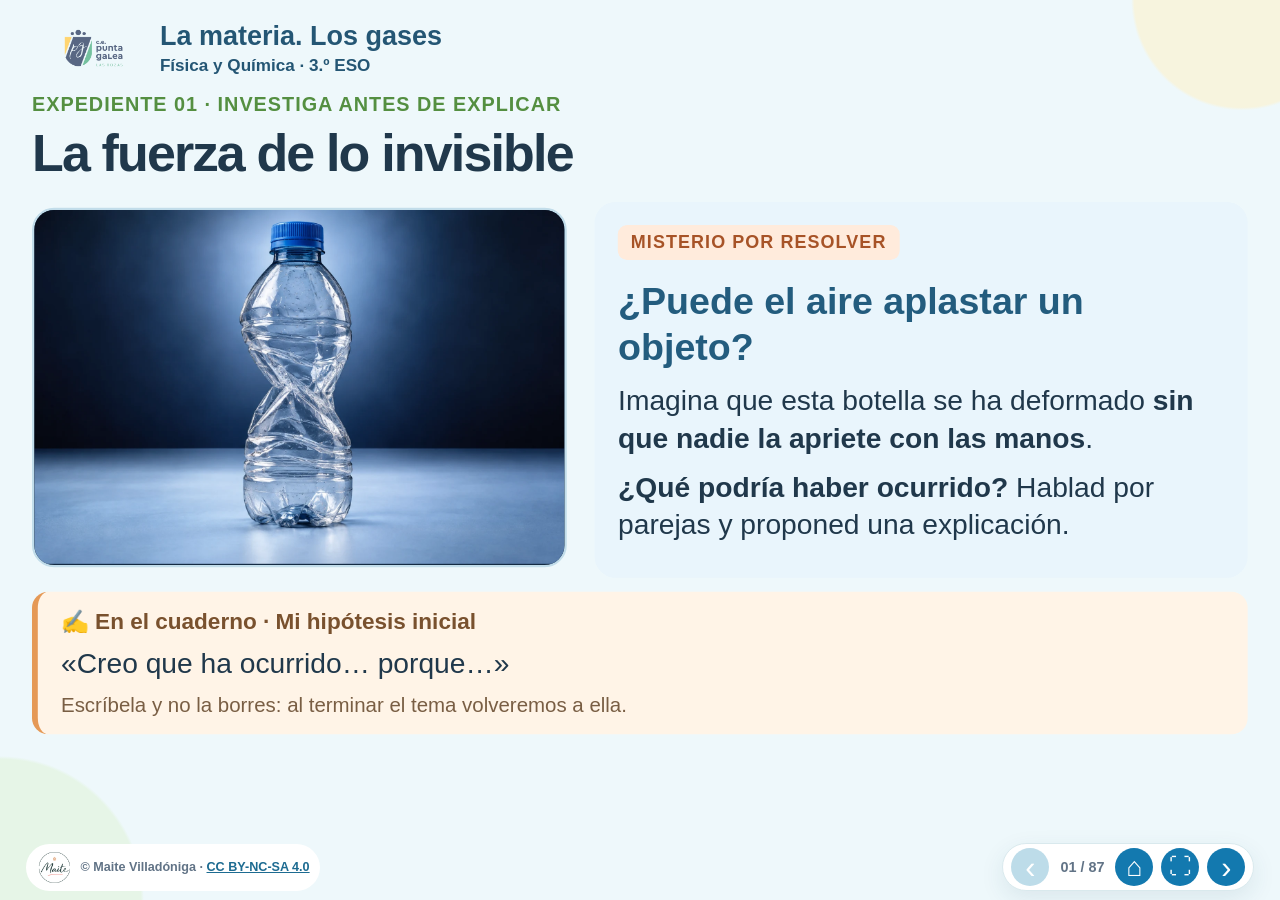
==== commit 8eb0e5de: "Rehacer leyes de los gases con gráficas, TCM y seis ejemplos resueltos; quitar diapositiva 35" ====
--- a/Tema1/index.html
+++ b/Tema1/index.html
@@ -1,2 +1,2 @@
-<!doctype html><html lang="es"><head><meta charset="utf-8"><meta name="viewport" content="width=device-width,initial-scale=1"><meta name="theme-color" content="#edf7fa"><title>La materia. Los gases · FyQ 3.º ESO · Punta Galea</title><link rel="icon" href="assets/favicon-fisica_quimica.png"><link rel="stylesheet" href="style.css?v=23-evaporacion"></head><body><div id="app" class="opening"><header class="mast"><img src="assets/logo-colegio.png" alt="Colegio Punta Galea" class="school"><span class="course"><strong>La materia. Los gases</strong><small>Física y Química · 3.º ESO</small></span></header><main id="stage" aria-live="polite"></main><footer class="foot"><div class="credit"><img src="assets/logo-maite-fisica_quimica.png" alt="Logo de Maite, Física y Química"><span>© Maite Villadóniga · <a href="https://creativecommons.org/licenses/by-nc-sa/4.0/deed.es" target="_blank" rel="noopener">CC BY-NC-SA 4.0</a></span></div><nav class="controls" aria-label="Navegación de diapositivas"><button id="prev" title="Anterior" aria-label="Anterior">‹</button><span id="counter">01 / 01</span><button id="home" title="Volver al índice" aria-label="Volver al índice">⌂</button><button id="fullscreen" title="Pantalla completa" aria-label="Pantalla completa">⛶</button><button id="next" title="Siguiente" aria-label="Siguiente">›</button></nav></footer></div><script src="app.js?v=23-evaporacion"></script></body></html>
+<!doctype html><html lang="es"><head><meta charset="utf-8"><meta name="viewport" content="width=device-width,initial-scale=1"><meta name="theme-color" content="#edf7fa"><title>La materia. Los gases · FyQ 3.º ESO · Punta Galea</title><link rel="icon" href="assets/favicon-fisica_quimica.png"><link rel="stylesheet" href="style.css?v=26-leyes-academicas"></head><body><div id="app" class="opening"><header class="mast"><img src="assets/logo-colegio.png" alt="Colegio Punta Galea" class="school"><span class="course"><strong>La materia. Los gases</strong><small>Física y Química · 3.º ESO</small></span></header><main id="stage" aria-live="polite"></main><footer class="foot"><div class="credit"><img src="assets/logo-maite-fisica_quimica.png" alt="Logo de Maite, Física y Química"><span>© Maite Villadóniga · <a href="https://creativecommons.org/licenses/by-nc-sa/4.0/deed.es" target="_blank" rel="noopener">CC BY-NC-SA 4.0</a></span></div><nav class="controls" aria-label="Navegación de diapositivas"><button id="prev" title="Anterior" aria-label="Anterior">‹</button><span id="counter">01 / 01</span><button id="home" title="Volver al índice" aria-label="Volver al índice">⌂</button><button id="fullscreen" title="Pantalla completa" aria-label="Pantalla completa">⛶</button><button id="next" title="Siguiente" aria-label="Siguiente">›</button></nav></footer></div><script src="app.js?v=26-leyes-academicas"></script></body></html>
 
--- a/Tema1/style.css
+++ b/Tema1/style.css
@@ -55,3 +55,64 @@
 .eb-unit{font-size:clamp(1.1rem,1.8vw,1.7rem)}.eb-unit p{line-height:1.38;margin:.55em 0}.eb-unit h3{font-size:clamp(1.35rem,2.1vw,2rem);margin:.35em 0}.eb-hook-art{max-width:1000px;margin:0 auto}.eb-street{display:block;width:100%;max-height:35vh}.eb-question{border:2px solid #b7d8e7;border-radius:16px;background:#fff7e8;padding:15px 22px}.eb-question .answer{font-size:clamp(1.1rem,1.5vw,1.5rem);padding:10px 16px;margin:8px 0 0}.eb-question .answer p{margin:0}.eb-compare{display:grid;grid-template-columns:1fr 1fr;gap:22px}.eb-process{background:#f5fbff;border:2px solid #b4d6e9;border-radius:20px;padding:14px 22px}.eb-process header{display:flex;gap:12px;align-items:center}.eb-process header h3{font-size:clamp(1.4rem,2.2vw,2rem)}.eb-number{background:#d8edf8;border-radius:50%;font-weight:bold;padding:8px 16px;color:#1b6e98}.eb-warm{background:#fffbf3;border-color:#efd0a6}.eb-warm .eb-number{background:#ffe3bf;color:#9b5b2c}.eb-pot{width:100%;display:block;max-height:30vh}.eb-scene{--eb-escape-time:3.8s}.eb-liquid-dot{animation:eb-jiggle 1s ease-in-out infinite alternate;transform-box:fill-box;transform-origin:center}.eb-escape{animation:eb-escape var(--eb-escape-time) linear infinite;transform-box:fill-box;transform-origin:center}.eb-bubble{opacity:0}.eb-scene[data-mode="boiling"] .eb-bubble{animation:eb-rise 2.8s ease-in infinite;transform-box:fill-box;transform-origin:center}.eb-resource-row{display:flex;justify-content:center;gap:15px;margin-top:12px;flex-wrap:wrap}.eb-resource-row .btn,.eb-concept .btn{font-size:clamp(.95rem,1.3vw,1.3rem)}.eb-unit .eb-model-note{font-size:clamp(.85rem,1.05vw,1rem);color:#5d7484;text-align:center;margin:.6rem 0 0}.eb-lab{display:grid;grid-template-columns:1fr 1fr;gap:25px;align-items:center;padding:18px;border:2px solid #bbdbe9;border-radius:20px;background:#f7fcff}.eb-lab .eb-pot{max-height:39vh}.eb-temperature{text-align:center}.eb-temperature>span{display:block;color:#196e9b;font-size:clamp(2.3rem,4vw,4rem);font-weight:bold}.eb-temperature small{font-size:clamp(.95rem,1.3vw,1.2rem);display:block}.eb-temp-buttons{display:flex;gap:10px;margin:14px 0}.eb-temp-buttons .btn[aria-pressed="true"]{background:#196e9b;color:white;border-color:#196e9b}.eb-observation{border-left:5px solid #dd9b52;border-radius:10px;background:#fff1d9;padding:12px 18px}.eb-lab-notes .eb-predict{font-size:clamp(1rem,1.3vw,1.25rem);color:#4e6c7e}.eb-lab-notes #eb-pause{font-size:1rem}.eb-paused *{animation-play-state:paused!important}.eb-fusion-layout,.eb-pressure-layout{display:grid;grid-template-columns:1.05fr 1fr;gap:24px;align-items:center}.eb-fusion-art,.eb-mountain{display:block;width:100%;max-height:31vh}.eb-zero>span{font-size:clamp(2rem,3vw,3rem)}.eb-concept{background:white;border:2px solid #c1dce9;border-radius:18px;padding:16px 22px}.eb-concept p{font-size:clamp(1.1rem,1.7vw,1.6rem)}.eb-unit .eb-key{background:#e5f3fc;border-radius:12px;padding:12px 18px;font-weight:bold;color:#1d5a7c;font-size:clamp(1.05rem,1.5vw,1.4rem)}.eb-short{margin-top:14px}.eb-short>p{font-size:clamp(1.1rem,1.5vw,1.4rem);font-weight:bold;margin:.1rem 0 .55rem}
 @keyframes eb-jiggle{from{transform:translate(-1px,1px)}to{transform:translate(2px,-2px)}}@keyframes eb-escape{0%{transform:translateY(0);opacity:0}15%{opacity:1}85%{opacity:1}100%{transform:translateY(-115px);opacity:0}}@keyframes eb-rise{0%{transform:translateY(0) scale(.55);opacity:0}15%{opacity:1}85%{opacity:1}100%{transform:translateY(-95px) scale(1.1);opacity:0}}
 @media(max-width:800px){.eb-process{padding:10px}.eb-compare{gap:10px}.eb-pot{max-height:26vh}.eb-lab,.eb-fusion-layout,.eb-pressure-layout{gap:12px}.eb-concept{padding:10px}.eb-temperature>span{font-size:2rem}.eb-resource-row .btn{font-size:.85rem}.eb-temp-buttons{gap:5px}.eb-temp-buttons .btn{padding:9px}.eb-street{max-height:30vh}}@media(prefers-reduced-motion:reduce){.eb-unit *{animation:none!important}.eb-escape{opacity:1}.eb-scene[data-mode="boiling"] .eb-bubble{opacity:1}}
+
+/* Condensación y temperaturas de cambio: láminas didácticas proyectables. */
+.gas-liquid-lesson,.phase-temp-lesson{max-width:1250px;margin:auto;font-size:clamp(1.12rem,1.75vw,1.7rem);line-height:1.32}
+.gas-liquid-lead{margin:0 0 14px;font-size:clamp(1.3rem,2.1vw,2rem)}
+.gas-liquid-grid{display:grid;grid-template-columns:1fr 1fr;gap:22px}
+.gas-liquid-card{background:#f4fbff;border:2px solid #aacfe4;border-radius:20px;padding:16px 22px;overflow:hidden}
+.gas-liquid-card h3{font-size:clamp(1.7rem,2.7vw,2.7rem);margin:4px 0 0;color:#1e6086}
+.gas-liquid-label{font-size:clamp(.85rem,1.2vw,1.1rem);letter-spacing:.13em;font-weight:800;color:#387799}
+.gas-liquid-warm{background:#fff9ef;border-color:#e6c29a}.gas-liquid-warm h3,.gas-liquid-warm .gas-liquid-label{color:#955c2c}
+.gas-liquid-art{display:block;width:100%;height:clamp(135px,23vh,220px)}
+.gas-liquid-card p{margin:8px 0}.gas-liquid-example{border-top:1px solid #c5deeb;padding-top:10px}
+.gas-liquid-warm .gas-liquid-example{border-color:#ecd5b8}
+.gas-liquid-takeaway{background:#deeff9;border-radius:14px;padding:13px 18px;margin:14px 0 0;text-align:center;color:#214f6c}
+.gas-liquid-note,.phase-temp-caption{font-size:clamp(.9rem,1.15vw,1.15rem);color:#49677b;text-align:center;margin:9px 0 0}
+.phase-temp-definition{background:#e1f1fc;border-left:7px solid #3885ad;border-radius:0 15px 15px 0;padding:18px 22px;margin:0 0 20px;font-size:clamp(1.3rem,2.15vw,2.1rem)}
+.phase-temp-grid{display:grid;grid-template-columns:1fr 1.05fr;gap:25px;align-items:center}
+.phase-temp-art{display:block;width:100%;max-height:32vh}
+.phase-temp-concept{background:#fff;border:2px solid #b9d6e8;border-radius:18px;padding:15px 22px}
+.phase-temp-concept h3{font-size:clamp(1.4rem,2.2vw,2rem);margin:0 0 10px;color:#255d7c}
+.phase-temp-concept p{margin:12px 0}.phase-temp-key{background:#eff7fb;border-radius:12px;padding:12px 16px}
+.phase-temp-concept .phase-temp-key{text-align:center}
+.phase-temp-reminder{background:#fff1da;border-radius:13px;padding:13px 18px;margin:18px 0 0}
+@media(max-width:700px){.gas-liquid-grid,.phase-temp-grid{gap:12px}.gas-liquid-card,.phase-temp-concept{padding:12px}.gas-liquid-art{height:140px}.phase-temp-definition{padding:12px}.gas-liquid-label{letter-spacing:.04em}}
+
+/* Leyes de los gases · edición académica, misma estructura por ley. */
+.gas-law-academic{max-width:1280px;margin:0 auto;color:#233f53;font-size:clamp(1.08rem,1.55vw,1.55rem);line-height:1.32}
+.gas-law-conditions{display:flex;justify-content:space-between;align-items:center;gap:20px;padding:12px 18px;background:#e2f0f9;border-left:5px solid #2b6f97;border-radius:0 10px 10px 0}
+.gas-law-conditions strong{color:#174e72}.gas-law-conditions span{font-size:.88em;color:#3d6078}
+.gas-law-definition{font-size:clamp(1.25rem,1.95vw,1.9rem);margin:18px 0 10px;line-height:1.35}
+.gas-law-theory-grid{display:grid;grid-template-columns:1.05fr 1fr;gap:30px;align-items:start}
+.gas-law-evidence h3{font-size:1em;font-weight:700;color:#4a6b80;margin:8px 0 2px}
+.gas-law-model{display:block;width:100%;max-height:31vh}
+.gas-law-relation{display:grid;grid-template-columns:1.2fr 1fr;column-gap:12px;align-items:center}
+.gas-law-equation{font-family:Georgia,'Times New Roman',serif;font-size:clamp(1.5rem,2.45vw,2.4rem);font-weight:700;display:flex;align-items:center;justify-content:center;gap:.22em;line-height:1.1;white-space:nowrap;color:#164c71;min-height:52px}
+.gas-law-proportion{font-size:.9em;text-align:center;display:flex;align-items:center;justify-content:center;gap:.25em;color:#4e6d80}
+.gas-law-frac{display:inline-flex;flex-direction:column;vertical-align:middle;align-items:stretch;text-align:center;line-height:1.05;margin:0 .12em}
+.gas-law-frac>span{display:block;padding:2px 5px}.gas-law-frac>span:first-child{border-bottom:1.5px solid currentColor;padding-bottom:4px}.gas-law-frac>span:last-child{padding-top:4px}
+.gas-law-graph{grid-column:1/-1;width:100%;display:block;max-height:26vh}
+.gas-law-tcm{border-top:2px solid #c4d9e6;padding:12px 0 0;margin-top:10px}
+.gas-law-tcm>strong{display:block;color:#1d5c83;font-size:.94em}.gas-law-tcm p{margin:5px 0 0}
+.gas-law-footnote{font-size:.75em;color:#567084;margin:10px 0 0}
+.gas-law-examples{display:grid;grid-template-columns:1fr 1fr;gap:25px;margin-top:17px}
+.gas-law-example{border:1.5px solid #bed2e0;border-radius:12px;background:#fff;padding:15px 20px}
+.gas-law-example header{border-bottom:1px solid #d6e3ed;padding-bottom:9px;margin-bottom:8px}
+.gas-law-example header>span{display:block;text-transform:uppercase;letter-spacing:.1em;font-size:.72em;color:#55758c;font-weight:700}
+.gas-law-example header h3{font-size:clamp(1.3rem,1.9vw,1.9rem);color:#225c80;margin:2px 0 0}
+.gas-law-problem{min-height:3.9em;margin:8px 0 10px}
+.gas-law-data>strong,.gas-law-working>strong,.gas-law-result>strong{font-size:.9em;color:#2b5e7e}
+.gas-law-data table{width:100%;border-collapse:collapse;font-size:.9em;margin:7px 0 0}
+.gas-law-data th,.gas-law-data td{text-align:center;padding:5px 8px;border:1px solid #d0e0eb}
+.gas-law-data thead{background:#edf5fa}.gas-law-data th{font-weight:700}
+.gas-law-units{font-size:.92em;margin:10px 0}
+.gas-law-working{padding-top:8px;border-top:1px solid #d6e3ed}
+.gas-law-small-equation{font-size:clamp(1.1rem,1.62vw,1.65rem);margin:5px 0 9px;min-height:50px}
+.gas-law-result{border-top:1px solid #d6e3ed;padding-top:8px}
+.gas-law-solution{font-size:.95em;background:#eff6fa;border-radius:8px;padding:8px 12px;margin-top:6px}
+.gas-law-solution p{margin:4px 0}.gas-law-solution p:first-child{font-family:Georgia,'Times New Roman',serif;font-size:1.13em;display:flex;align-items:center;gap:.2em;min-height:46px}
+.gas-law-result .btn{font-size:.88em;margin-top:9px;padding:9px 16px}
+.gas-law-result .answer{padding:0;border:none;background:none;margin:0}
+.gas-law-footer-rule{background:#e2f0f9;padding:10px 16px;border-radius:9px;font-size:.94em;margin:14px 0 0;font-weight:600}
+@media(max-width:800px){.gas-law-academic{font-size:1.1rem}.gas-law-conditions{gap:10px;padding:10px}.gas-law-theory-grid,.gas-law-examples{gap:14px}.gas-law-relation{grid-template-columns:1fr}.gas-law-graph{max-height:23vh}.gas-law-proportion{display:none}.gas-law-example{padding:12px}.gas-law-small-equation{font-size:1.05rem}.gas-law-problem{min-height:0}.gas-law-model{max-height:29vh}}
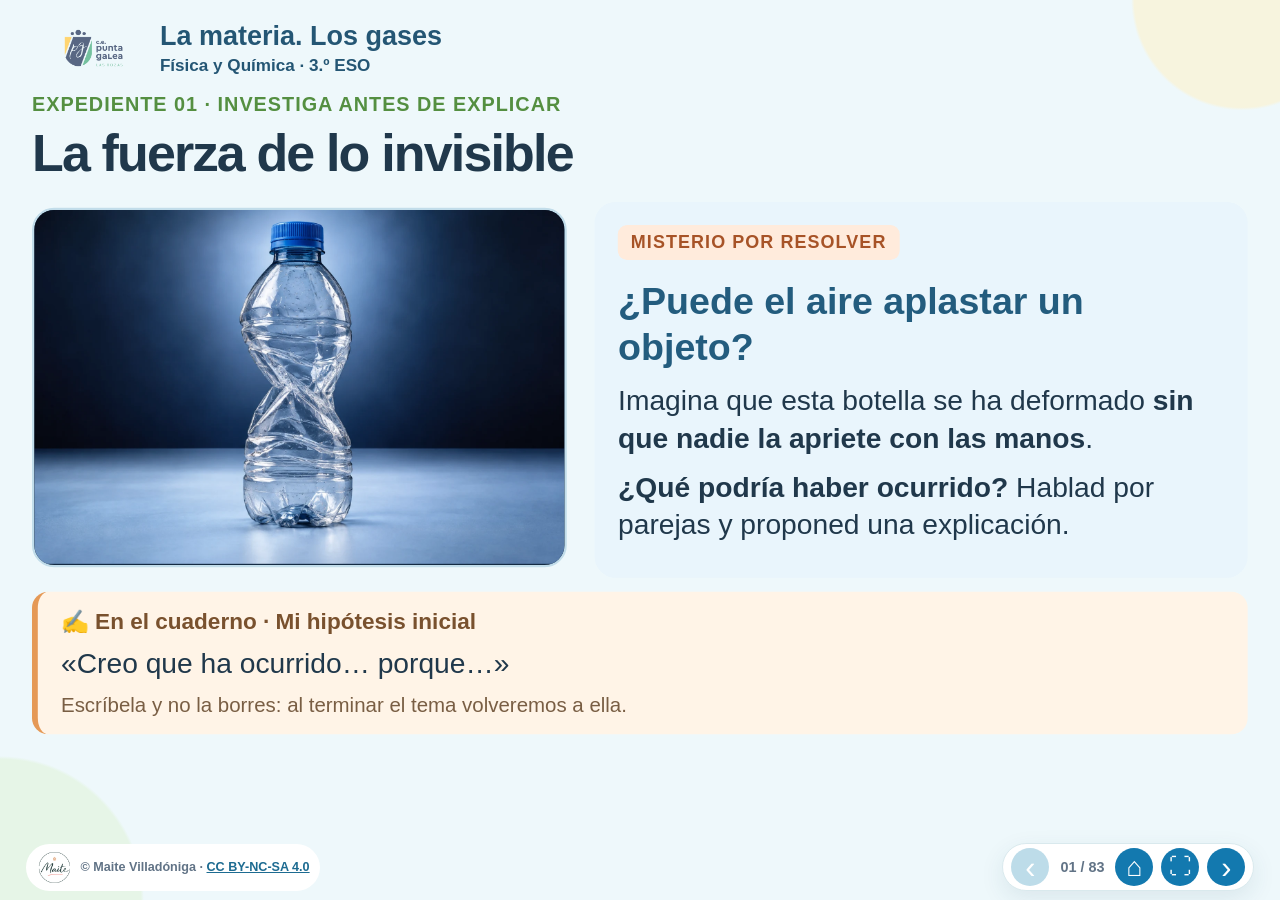
==== commit 8df8be53: "Reorganizar apartado 5: atmósfera, Torricelli y mapas con circulación del viento correcta" ====
--- a/Tema1/index.html
+++ b/Tema1/index.html
@@ -1,2 +1,2 @@
-<!doctype html><html lang="es"><head><meta charset="utf-8"><meta name="viewport" content="width=device-width,initial-scale=1"><meta name="theme-color" content="#edf7fa"><title>La materia. Los gases · FyQ 3.º ESO · Punta Galea</title><link rel="icon" href="assets/favicon-fisica_quimica.png"><link rel="stylesheet" href="style.css?v=26-leyes-academicas"></head><body><div id="app" class="opening"><header class="mast"><img src="assets/logo-colegio.png" alt="Colegio Punta Galea" class="school"><span class="course"><strong>La materia. Los gases</strong><small>Física y Química · 3.º ESO</small></span></header><main id="stage" aria-live="polite"></main><footer class="foot"><div class="credit"><img src="assets/logo-maite-fisica_quimica.png" alt="Logo de Maite, Física y Química"><span>© Maite Villadóniga · <a href="https://creativecommons.org/licenses/by-nc-sa/4.0/deed.es" target="_blank" rel="noopener">CC BY-NC-SA 4.0</a></span></div><nav class="controls" aria-label="Navegación de diapositivas"><button id="prev" title="Anterior" aria-label="Anterior">‹</button><span id="counter">01 / 01</span><button id="home" title="Volver al índice" aria-label="Volver al índice">⌂</button><button id="fullscreen" title="Pantalla completa" aria-label="Pantalla completa">⛶</button><button id="next" title="Siguiente" aria-label="Siguiente">›</button></nav></footer></div><script src="app.js?v=26-leyes-academicas"></script></body></html>
+<!doctype html><html lang="es"><head><meta charset="utf-8"><meta name="viewport" content="width=device-width,initial-scale=1"><meta name="theme-color" content="#edf7fa"><title>La materia. Los gases · FyQ 3.º ESO · Punta Galea</title><link rel="icon" href="assets/favicon-fisica_quimica.png"><link rel="stylesheet" href="style.css?v=27-atmosfera"></head><body><div id="app" class="opening"><header class="mast"><img src="assets/logo-colegio.png" alt="Colegio Punta Galea" class="school"><span class="course"><strong>La materia. Los gases</strong><small>Física y Química · 3.º ESO</small></span></header><main id="stage" aria-live="polite"></main><footer class="foot"><div class="credit"><img src="assets/logo-maite-fisica_quimica.png" alt="Logo de Maite, Física y Química"><span>© Maite Villadóniga · <a href="https://creativecommons.org/licenses/by-nc-sa/4.0/deed.es" target="_blank" rel="noopener">CC BY-NC-SA 4.0</a></span></div><nav class="controls" aria-label="Navegación de diapositivas"><button id="prev" title="Anterior" aria-label="Anterior">‹</button><span id="counter">01 / 01</span><button id="home" title="Volver al índice" aria-label="Volver al índice">⌂</button><button id="fullscreen" title="Pantalla completa" aria-label="Pantalla completa">⛶</button><button id="next" title="Siguiente" aria-label="Siguiente">›</button></nav></footer></div><script src="app.js?v=27-atmosfera"></script></body></html>
 
--- a/Tema1/style.css
+++ b/Tema1/style.css
@@ -116,3 +116,29 @@
 .gas-law-result .answer{padding:0;border:none;background:none;margin:0}
 .gas-law-footer-rule{background:#e2f0f9;padding:10px 16px;border-radius:9px;font-size:.94em;margin:14px 0 0;font-weight:600}
 @media(max-width:800px){.gas-law-academic{font-size:1.1rem}.gas-law-conditions{gap:10px;padding:10px}.gas-law-theory-grid,.gas-law-examples{gap:14px}.gas-law-relation{grid-template-columns:1fr}.gas-law-graph{max-height:23vh}.gas-law-proportion{display:none}.gas-law-example{padding:12px}.gas-law-small-equation{font-size:1.05rem}.gas-law-problem{min-height:0}.gas-law-model{max-height:29vh}}
+
+/* Apartado 5 · definiciones en párrafos y esquemas científicos propios. */
+.atmo-lesson{width:min(1280px,100%);margin:auto;font-size:clamp(1.15rem,1.85vw,1.8rem);line-height:1.38;color:#25475f}
+.atmo-intro-grid{display:grid;grid-template-columns:1.25fr 1fr;gap:48px;align-items:center}
+.atmo-definitions p{margin:0 0 20px}.atmo-definitions strong,.atmo-map-definitions strong{color:#1b5a80}
+.atmo-definitions .atmo-altitude{font-size:.85em;color:#496a80;border-top:2px solid #c8dce9;padding-top:15px;margin-bottom:0}
+.atmo-composition{padding-left:28px;border-left:2px solid #c8dce9}
+.atmo-composition h3{font-size:clamp(1.4rem,2.3vw,2.2rem);margin:0;text-align:center;color:#215a7d}
+.atmo-composition-art{display:block;width:100%;max-height:29vh}
+.atmo-gas-legend p{display:flex;align-items:center;gap:10px;margin:8px 0;font-size:.95em}
+.atmo-gas-legend strong{margin-left:auto;color:#215a7d;font-size:1.16em}.atmo-dot{display:inline-block;width:14px;height:14px;border-radius:50%;flex:none}
+.atmo-nitrogen{background:#317da8}.atmo-oxygen{background:#dcaa6e}.atmo-other{background:#a5bac8}
+.atmo-caption{font-size:clamp(.85rem,1.1vw,1.05rem);color:#55758b;margin:8px 0 0;text-align:center}
+.atmo-torricelli-grid{display:grid;grid-template-columns:1fr 1.1fr;gap:35px;align-items:center}
+.atmo-torricelli-art{display:block;width:100%;max-height:49vh}
+.atmo-experiment ol{margin:0;padding-left:1.3em}.atmo-experiment li{padding-left:7px;margin:0 0 14px}
+.atmo-experiment p{margin:12px 0}.atmo-experiment-key{font-weight:700;color:#205d83;border-top:2px solid #c6dce9;padding-top:12px}
+.atmo-pressure-equivalence{font-size:clamp(1.3rem,2.1vw,2.1rem);font-family:Georgia,'Times New Roman',serif;color:#174c72;font-weight:700;margin:14px 0}
+.atmo-experiment .btn,.atmo-map-definitions .btn{font-size:clamp(.95rem,1.3vw,1.3rem)}
+.atmo-torricelli-note{border-top:2px solid #c6dce9;padding:12px 0 0;font-size:.87em;margin:16px 0 0}
+.atmo-map-grid{display:grid;grid-template-columns:1fr 1.1fr;gap:30px;align-items:center}
+.atmo-map-definitions p{margin:0 0 16px;font-size:.94em}
+.atmo-map-definitions .atmo-isobar-rule{padding-top:12px;border-top:2px solid #c6dce9}
+.atmo-weather-art{display:block;width:100%;max-height:47vh}
+.atmo-wind-summary{background:#e2f0fa;border-left:5px solid #317da8;border-radius:0 12px 12px 0;padding:13px 18px;margin:17px 0 0;font-size:.95em}
+@media(max-width:800px){.atmo-intro-grid,.atmo-torricelli-grid,.atmo-map-grid{gap:18px}.atmo-composition{padding-left:15px}.atmo-definitions p,.atmo-map-definitions p{margin-bottom:12px}.atmo-gas-legend p{gap:6px}.atmo-pressure-equivalence{font-size:1.2rem}.atmo-torricelli-art{max-height:43vh}}
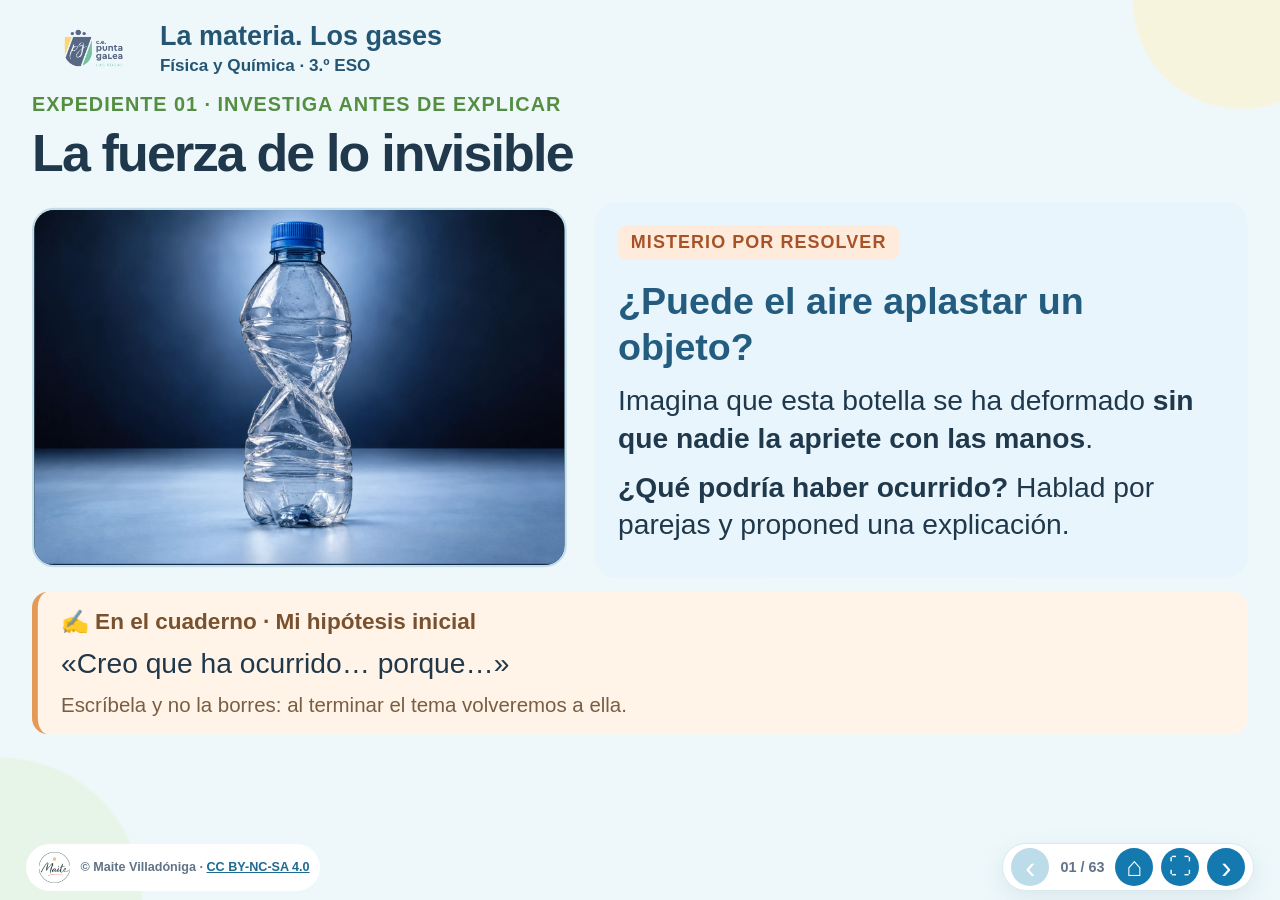
==== commit 69f6f9a2: "Eliminar diapositivas 63 a 82 y retirar sus entradas del índice" ====
--- a/Tema1/index.html
+++ b/Tema1/index.html
@@ -1,2 +1,2 @@
-<!doctype html><html lang="es"><head><meta charset="utf-8"><meta name="viewport" content="width=device-width,initial-scale=1"><meta name="theme-color" content="#edf7fa"><title>La materia. Los gases · FyQ 3.º ESO · Punta Galea</title><link rel="icon" href="assets/favicon-fisica_quimica.png"><link rel="stylesheet" href="style.css?v=27-atmosfera"></head><body><div id="app" class="opening"><header class="mast"><img src="assets/logo-colegio.png" alt="Colegio Punta Galea" class="school"><span class="course"><strong>La materia. Los gases</strong><small>Física y Química · 3.º ESO</small></span></header><main id="stage" aria-live="polite"></main><footer class="foot"><div class="credit"><img src="assets/logo-maite-fisica_quimica.png" alt="Logo de Maite, Física y Química"><span>© Maite Villadóniga · <a href="https://creativecommons.org/licenses/by-nc-sa/4.0/deed.es" target="_blank" rel="noopener">CC BY-NC-SA 4.0</a></span></div><nav class="controls" aria-label="Navegación de diapositivas"><button id="prev" title="Anterior" aria-label="Anterior">‹</button><span id="counter">01 / 01</span><button id="home" title="Volver al índice" aria-label="Volver al índice">⌂</button><button id="fullscreen" title="Pantalla completa" aria-label="Pantalla completa">⛶</button><button id="next" title="Siguiente" aria-label="Siguiente">›</button></nav></footer></div><script src="app.js?v=27-atmosfera"></script></body></html>
+<!doctype html><html lang="es"><head><meta charset="utf-8"><meta name="viewport" content="width=device-width,initial-scale=1"><meta name="theme-color" content="#edf7fa"><title>La materia. Los gases · FyQ 3.º ESO · Punta Galea</title><link rel="icon" href="assets/favicon-fisica_quimica.png"><link rel="stylesheet" href="style.css?v=28-gases-3eso"></head><body><div id="app" class="opening"><header class="mast"><img src="assets/logo-colegio.png" alt="Colegio Punta Galea" class="school"><span class="course"><strong>La materia. Los gases</strong><small>Física y Química · 3.º ESO</small></span></header><main id="stage" aria-live="polite"></main><footer class="foot"><div class="credit"><img src="assets/logo-maite-fisica_quimica.png" alt="Logo de Maite, Física y Química"><span>© Maite Villadóniga · <a href="https://creativecommons.org/licenses/by-nc-sa/4.0/deed.es" target="_blank" rel="noopener">CC BY-NC-SA 4.0</a></span></div><nav class="controls" aria-label="Navegación de diapositivas"><button id="prev" title="Anterior" aria-label="Anterior">‹</button><span id="counter">01 / 01</span><button id="home" title="Volver al índice" aria-label="Volver al índice">⌂</button><button id="fullscreen" title="Pantalla completa" aria-label="Pantalla completa">⛶</button><button id="next" title="Siguiente" aria-label="Siguiente">›</button></nav></footer></div><script src="app.js?v=29-recorte"></script></body></html>
 
--- a/Tema1/style.css
+++ b/Tema1/style.css
@@ -142,3 +142,41 @@
 .atmo-weather-art{display:block;width:100%;max-height:47vh}
 .atmo-wind-summary{background:#e2f0fa;border-left:5px solid #317da8;border-radius:0 12px 12px 0;padding:13px 18px;margin:17px 0 0;font-size:.95em}
 @media(max-width:800px){.atmo-intro-grid,.atmo-torricelli-grid,.atmo-map-grid{gap:18px}.atmo-composition{padding-left:15px}.atmo-definitions p,.atmo-map-definitions p{margin-bottom:12px}.atmo-gas-legend p{gap:6px}.atmo-pressure-equivalence{font-size:1.2rem}.atmo-torricelli-art{max-height:43vh}}
+
+/* Leyes de gases · 3.º ESO · ejemplos visuales sin gráficas. */
+.gas-eso{width:min(1280px,100%);margin:auto;color:#25455b;font-size:clamp(1.12rem,1.75vw,1.7rem);line-height:1.33}
+.gas-eso-band{display:flex;align-items:center;justify-content:space-between;gap:20px;border-left:5px solid #2c749f;background:#e3f1fa;border-radius:0 12px 12px 0;padding:11px 18px}
+.gas-eso-band strong{color:#1d587f}.gas-eso-band span{font-size:.86em;color:#4c6c81}
+.gas-eso-context{font-size:clamp(1.25rem,1.95vw,1.95rem);margin:17px 0 13px;line-height:1.34}
+.gas-eso-concept-grid{display:grid;grid-template-columns:1.5fr 1fr;gap:24px;align-items:center}
+.gas-eso-drawing{width:100%;display:block;max-height:39vh;overflow:visible}
+.gas-eso-svg-title{font:700 25px Arial;fill:#466b84;letter-spacing:1px}
+.gas-eso-svg-value{font:700 27px Arial;fill:#235878}
+.gas-eso-svg-temperature{font:700 23px Arial;fill:#356681}
+.gas-eso-art-caption{font-size:.83em;color:#517288;text-align:center;margin:8px 0 0}
+.gas-eso-explain h3{font-size:clamp(1.25rem,1.9vw,1.85rem);color:#235d82;margin:12px 0 5px}
+.gas-eso-explain p{font-size:1em;line-height:1.34;margin:5px 0 13px}
+.gas-eso-rule{border-top:2px solid #c7ddeb;padding-top:11px;margin-top:10px}.gas-eso-rule>strong{font-size:.85em;color:#4c6c81}
+.gas-eso-formula{font-family:Georgia,'Times New Roman',serif;font-size:clamp(1.4rem,2.15vw,2.15rem);color:#1c577c;display:flex;align-items:center;gap:.17em;justify-content:center;line-height:1.08;margin:8px 0;min-height:50px;white-space:nowrap}
+.gas-eso-frac{display:inline-flex;flex-direction:column;text-align:center;vertical-align:middle;align-items:stretch;line-height:1.06;margin:0 .12em}
+.gas-eso-frac>span{display:block;padding:2px 6px}.gas-eso-frac>span:first-child{border-bottom:1.5px solid currentColor;padding-bottom:5px}.gas-eso-frac>span:last-child{padding-top:5px}
+.gas-eso-memory{font-size:1em;background:#edf6fc;border-left:4px solid #91bad3;border-radius:0 10px 10px 0;padding:12px 17px;margin:15px 0 0}
+.gas-eso-work-grid{display:grid;grid-template-columns:1fr 1.05fr;gap:28px;margin-top:18px;align-items:start}
+.gas-eso-problem h3{color:#225d82;font-size:clamp(1.3rem,1.9vw,1.8rem);margin:0 0 9px}
+.gas-eso-problem>p{font-size:1em;margin:0 0 13px;line-height:1.36}
+.gas-eso-data{width:100%;border-collapse:collapse;font-size:.93em;margin:10px 0 0}
+.gas-eso-data th,.gas-eso-data td{text-align:center;border:1px solid #c7dce9;padding:7px 9px}
+.gas-eso-data thead{background:#e6f1f9}.gas-eso-data tbody{background:#fff}
+.gas-eso-problem .gas-eso-drawing{max-height:23vh;margin:16px auto 0}
+.gas-eso-steps{background:#fff;border:1px solid #c9deeb;border-radius:15px;padding:10px 18px}
+.gas-eso-steps>div{display:grid;grid-template-columns:32px 1fr;gap:10px;padding:10px 0;border-bottom:1px solid #dce8f0}
+.gas-eso-steps>div:last-child{border-bottom:none}
+.gas-eso-steps>div>b{background:#e3eff8;color:#28698f;border-radius:50%;width:30px;height:30px;text-align:center;line-height:30px;font-size:.88em}
+.gas-eso-steps h3{font-size:.91em;margin:0 0 6px;color:#2c6384}
+.gas-eso-steps p{font-size:.98em;line-height:1.3;margin:0}
+.gas-eso-calculation{font-size:clamp(1.15rem,1.55vw,1.6rem);justify-content:flex-start;flex-wrap:wrap;row-gap:10px}
+.gas-eso-practice{border-top:2px solid #c7ddeb;margin-top:15px;padding-top:12px;font-size:.96em}
+.gas-eso-practice>.btn{font-size:.88em;padding:8px 15px;margin-top:8px}
+.gas-eso-practice>.answer{font-size:.97em;padding:10px 14px;margin:8px 0 0}
+.gas-eso-practice>.answer p{font-size:1em;margin:0}
+@media(max-width:800px){.gas-eso-concept-grid{grid-template-columns:1.3fr 1fr;gap:14px}.gas-eso-work-grid{gap:15px}.gas-eso-band{gap:10px;padding:10px}.gas-eso-steps{padding:8px 11px}.gas-eso-steps>div{grid-template-columns:26px 1fr;gap:8px}.gas-eso-steps>div>b{width:25px;height:25px;line-height:25px}.gas-eso-formula{font-size:1.25rem}.gas-eso-calculation{font-size:1.08rem}.gas-eso-data th,.gas-eso-data td{padding:6px}.gas-eso-rule p{font-size:.95em}}
